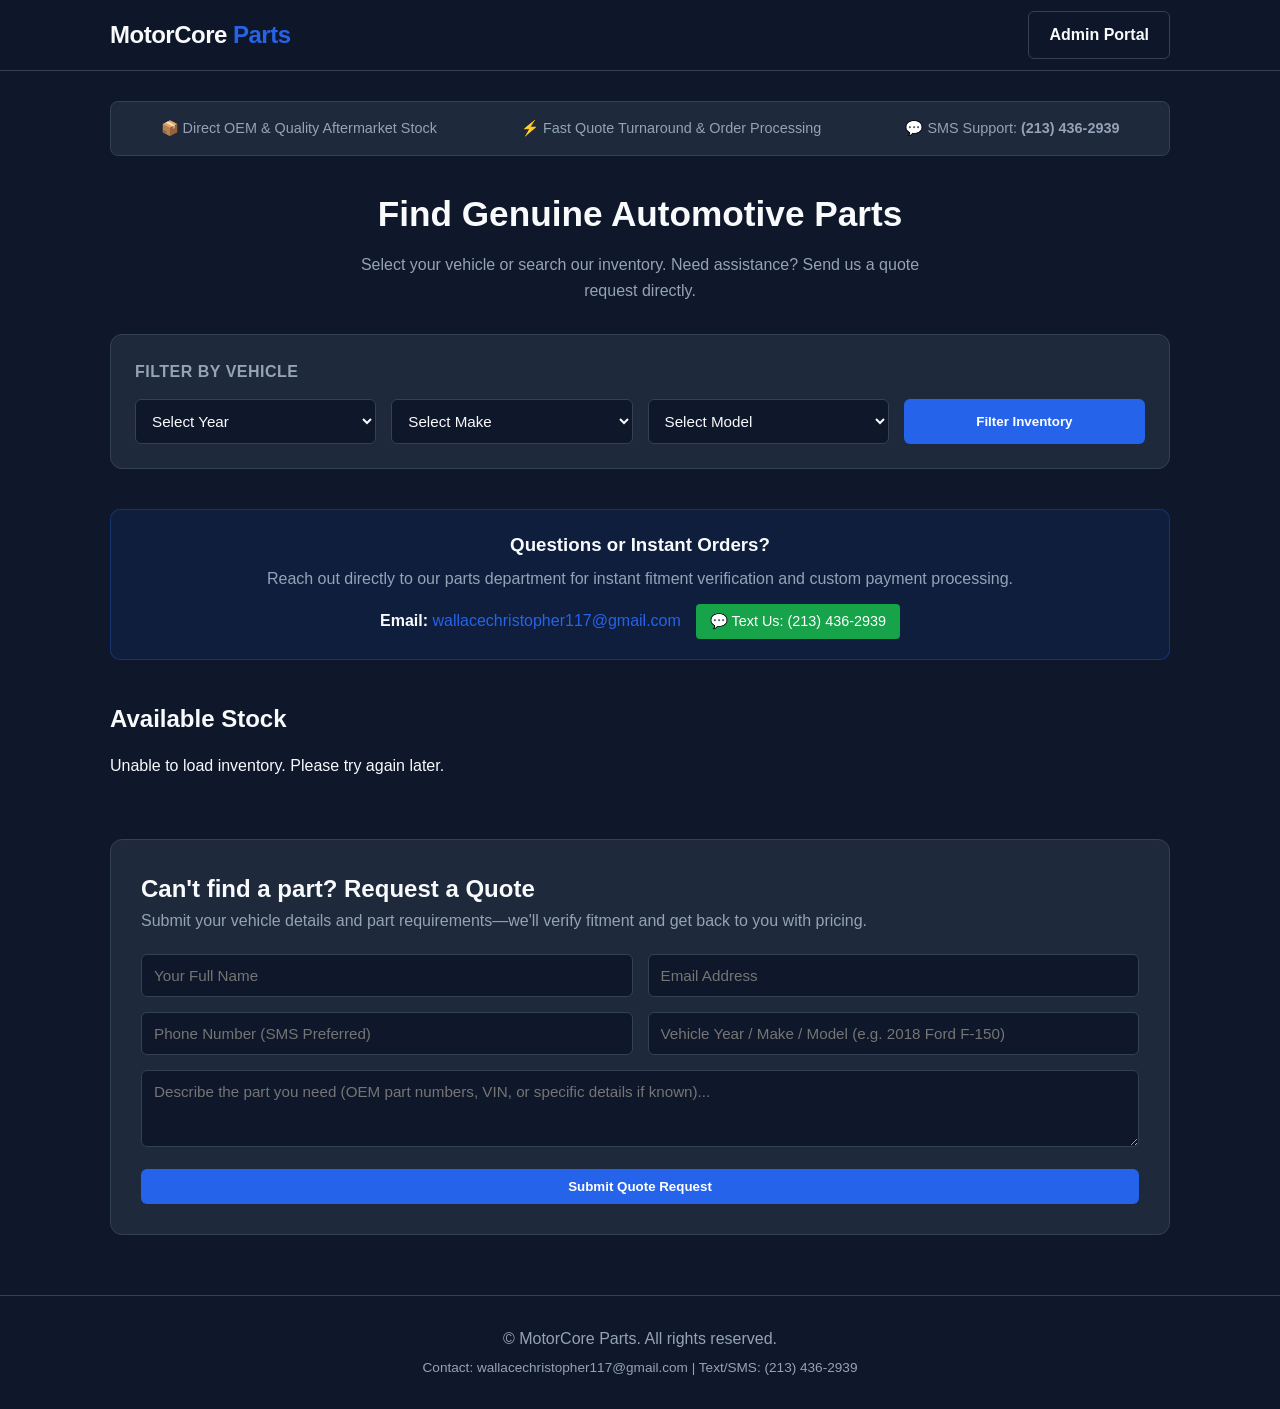
==== index.html @ 422ae8af "Update index.html" ====
<!DOCTYPE html>
<html lang="en">
<head>
  <meta charset="UTF-8">
  <meta name="viewport" content="width=device-width, initial-scale=1.0">
  <title>MotorCore Parts — Quality Automotive Components & Direct Support</title>
  <link rel="stylesheet" href="styles.css">
</head>
<body>
  <header class="site-header">
    <div class="container nav-wrap">
      <a href="index.html" class="logo">MotorCore <span>Parts</span></a>
      <a href="admin.html" class="btn secondary">Admin Portal</a>
    </div>
  </header> 

  <main class="container" style="padding-top: 30px;">
    <!-- Trust Badges Bar -->
    <div class="trust-bar">
      <div class="trust-item">📦 Direct OEM & Quality Aftermarket Stock</div>
      <div class="trust-item">⚡ Fast Quote Turnaround & Order Processing</div>
      <div class="trust-item">💬 SMS Support: <strong>(213) 436-2939</strong></div>
    </div>

    <!-- Hero Banner -->
    <section style="margin-bottom: 30px; text-align: center;">
      <h1 style="font-size: 2.2rem; margin-bottom: 10px;">Find Genuine Automotive Parts</h1>
      <p style="color: var(--muted); max-width: 600px; margin: 0 auto;">Select your vehicle or search our inventory. Need assistance? Send us a quote request directly.</p>
    </section>

    <!-- Vehicle Filter Bar -->
    <section class="filter-card">
      <h3 style="font-size: 1rem; color: var(--muted); text-transform: uppercase; letter-spacing: 0.5px;">Filter By Vehicle</h3>
      <div class="filter-grid">
        <select id="filterYear">
          <option value="">Select Year</option>
          <option value="2024">2024</option>
          <option value="2023">2023</option>
          <option value="2022">2022</option>
          <option value="2021">2021</option>
          <option value="2020">2020</option>
          <option value="2019">2019</option>
          <option value="2018">2018</option>
        </select>
        <select id="filterMake">
          <option value="">Select Make</option>
          <option value="Ford">Ford</option>
          <option value="Chevrolet">Chevrolet</option>
          <option value="Toyota">Toyota</option>
          <option value="Honda">Honda</option>
          <option value="BMW">BMW</option>
        </select>
        <select id="filterModel">
          <option value="">Select Model</option>
          <option value="F-150">F-150</option>
          <option value="Silverado">Silverado</option>
          <option value="Camry">Camry</option>
          <option value="Civic">Civic</option>
          <option value="3 Series">3 Series</option>
        </select>
        <button class="btn primary">Filter Inventory</button>
      </div>
    </section>

    <!-- Direct Contact Highlight -->
    <section style="margin-bottom: 40px; text-align: center; background: rgba(37, 99, 235, 0.1); border: 1px solid rgba(37, 99, 235, 0.3); padding: 20px; border-radius: 10px;">
      <h3 style="margin-bottom: 6px;">Questions or Instant Orders?</h3>
      <p style="margin-bottom: 12px; color: var(--muted);">Reach out directly to our parts department for instant fitment verification and custom payment processing.</p>
      <div style="display: flex; justify-content: center; gap: 15px; flex-wrap: wrap; align-items: center;">
        <span><strong>Email:</strong> <a href="mailto:wallacechristopher117@gmail.com" style="color: var(--accent);">wallacechristopher117@gmail.com</a></span>
        <a href="sms:+12134362939" class="btn-sms">💬 Text Us: (213) 436-2939</a>
      </div>
    </section>

    <!-- Parts Inventory Grid -->
    <section>
      <h2 style="margin-bottom: 15px;">Available Stock</h2>
      <div id="partsGrid" class="parts-grid">
        <div class="part-card">
          <div>
            <span class="badge">In Stock</span>
            <h3>OEM Alternator Assembly</h3>
            <p style="color: var(--muted); font-size: 0.85rem; margin-bottom: 10px;">Part #: ALT-8921 | Fits: 2017-2021 Ford F-150</p>
          </div>
          <div>
            <p style="font-size: 1.25rem; font-weight: 700; color: var(--accent); margin-bottom: 10px;">$185.00</p>
            <a href="#requestForm" class="btn secondary" style="width: 100%; text-align: center;">Inquire / Order</a>
          </div>
        </div>
      </div>
    </section>

    <!-- Custom Request Form -->
    <section id="requestForm" class="form-card" style="margin-top: 60px;">
      <h2>Can't find a part? Request a Quote</h2>
      <p style="color: var(--muted); margin-bottom: 20px;">Submit your vehicle details and part requirements—we'll verify fitment and get back to you with pricing.</p>
      <form id="requestFormInner">
        <div class="two">
          <input type="text" id="reqName" placeholder="Your Full Name" required>
          <input type="email" id="reqEmail" placeholder="Email Address" required>
        </div>
        <div class="two">
          <input type="tel" id="reqPhone" placeholder="Phone Number (SMS Preferred)" required>
          <input type="text" id="reqVehicle" placeholder="Vehicle Year / Make / Model (e.g. 2018 Ford F-150)" required>
        </div>
        <textarea id="reqDetails" placeholder="Describe the part you need (OEM part numbers, VIN, or specific details if known)..." rows="3" required style="margin-bottom: 15px;"></textarea>
        <button type="submit" class="btn primary" style="width: 100%;">Submit Quote Request</button>
      </form>
    </section>
  </main>

  <!-- Footer Contact Info -->
  <footer class="site-footer">
    <p>&copy; MotorCore Parts. All rights reserved.</p>
    <p style="font-size: 0.85rem; margin-top: 5px;">Contact: wallacechristopher117@gmail.com | Text/SMS: (213) 436-2939</p>
  </footer>

  <script src="app.js"></script>
</body>
</html>
---- styles.css ----
:root {
  --bg-dark: #0f172a;
  --card-bg: #1e293b;
  --accent: #2563eb;
  --accent-hover: #1d4ed8;
  --text-main: #f8fafc;
  --muted: #94a3b8;
  --border: #334155;
  --success: #10b981;
}

* {
  box-sizing: border-box;
  margin: 0;
  padding: 0;
  font-family: -apple-system, BlinkMacSystemFont, "Segoe UI", Roboto, Helvetica, Arial, sans-serif;
}

body {
  background-color: var(--bg-dark);
  color: var(--text-main);
  line-height: 1.6;
}

.container {
  max-width: 1100px;
  margin: 0 auto;
  padding: 0 20px;
}

a {
  color: inherit;
  text-decoration: none;
}

/* Header */
.site-header {
  border-bottom: 1px solid var(--border);
  background: rgba(15, 23, 42, 0.9);
  backdrop-filter: blur(8px);
  position: sticky;
  top: 0;
  z-index: 100;
}

.nav-wrap {
  display: flex;
  justify-content: space-between;
  align-items: center;
  height: 70px;
}

.logo {
  font-size: 1.5rem;
  font-weight: 800;
  letter-spacing: -0.5px;
}

.logo span {
  color: var(--accent);
}

/* Buttons */
.btn {
  display: inline-block;
  padding: 10px 20px;
  border-radius: 6px;
  font-weight: 600;
  cursor: pointer;
  border: none;
  transition: all 0.2s ease;
}

.btn.primary {
  background: var(--accent);
  color: white;
}

.btn.primary:hover {
  background: var(--accent-hover);
}

.btn.secondary {
  background: transparent;
  border: 1px solid var(--border);
  color: var(--text-main);
}

.btn.secondary:hover {
  background: var(--card-bg);
}

.btn-sms {
  background: #16a34a;
  color: white;
  padding: 6px 14px;
  border-radius: 4px;
  font-size: 0.9rem;
  display: inline-flex;
  align-items: center;
  gap: 6px;
}

/* Trust Bar */
.trust-bar {
  display: flex;
  justify-content: space-around;
  flex-wrap: wrap;
  gap: 15px;
  background: var(--card-bg);
  padding: 15px;
  border-radius: 8px;
  border: 1px solid var(--border);
  margin-bottom: 30px;
  text-align: center;
}

.trust-item {
  font-size: 0.9rem;
  color: var(--muted);
  font-weight: 500;
}

/* Filter Card */
.filter-card {
  background: var(--card-bg);
  border: 1px solid var(--border);
  padding: 24px;
  border-radius: 12px;
  margin-bottom: 40px;
}

.filter-grid {
  display: grid;
  grid-template-columns: repeat(auto-fit, minmax(200px, 1fr));
  gap: 15px;
  margin-top: 15px;
}

select, input, textarea {
  width: 100%;
  padding: 12px;
  background: var(--bg-dark);
  border: 1px solid var(--border);
  border-radius: 6px;
  color: var(--text-main);
  font-size: 0.95rem;
}

select:focus, input:focus, textarea:focus {
  outline: none;
  border-color: var(--accent);
}

/* Parts Grid */
.parts-grid {
  display: grid;
  grid-template-columns: repeat(auto-fill, minmax(280px, 1fr));
  gap: 20px;
}

.part-card {
  background: var(--card-bg);
  border: 1px solid var(--border);
  border-radius: 10px;
  padding: 20px;
  display: flex;
  flex-direction: column;
  justify-content: space-between;
}

.part-card h3 {
  font-size: 1.1rem;
  margin-bottom: 8px;
}

.badge {
  display: inline-block;
  padding: 2px 8px;
  border-radius: 4px;
  font-size: 0.75rem;
  font-weight: 700;
  text-transform: uppercase;
  background: rgba(16, 185, 129, 0.15);
  color: var(--success);
  margin-bottom: 12px;
}

/* Form Styling */
.form-card {
  background: var(--card-bg);
  border: 1px solid var(--border);
  padding: 30px;
  border-radius: 12px;
}

.two {
  display: grid;
  grid-template-columns: 1fr 1fr;
  gap: 15px;
  margin-bottom: 15px;
}

@media (max-width: 600px) {
  .two {
    grid-template-columns: 1fr;
  }
}

/* Footer */
.site-footer {
  text-align: center;
  padding: 30px 20px;
  color: var(--muted);
  border-top: 1px solid var(--border);
  margin-top: 60px;
}
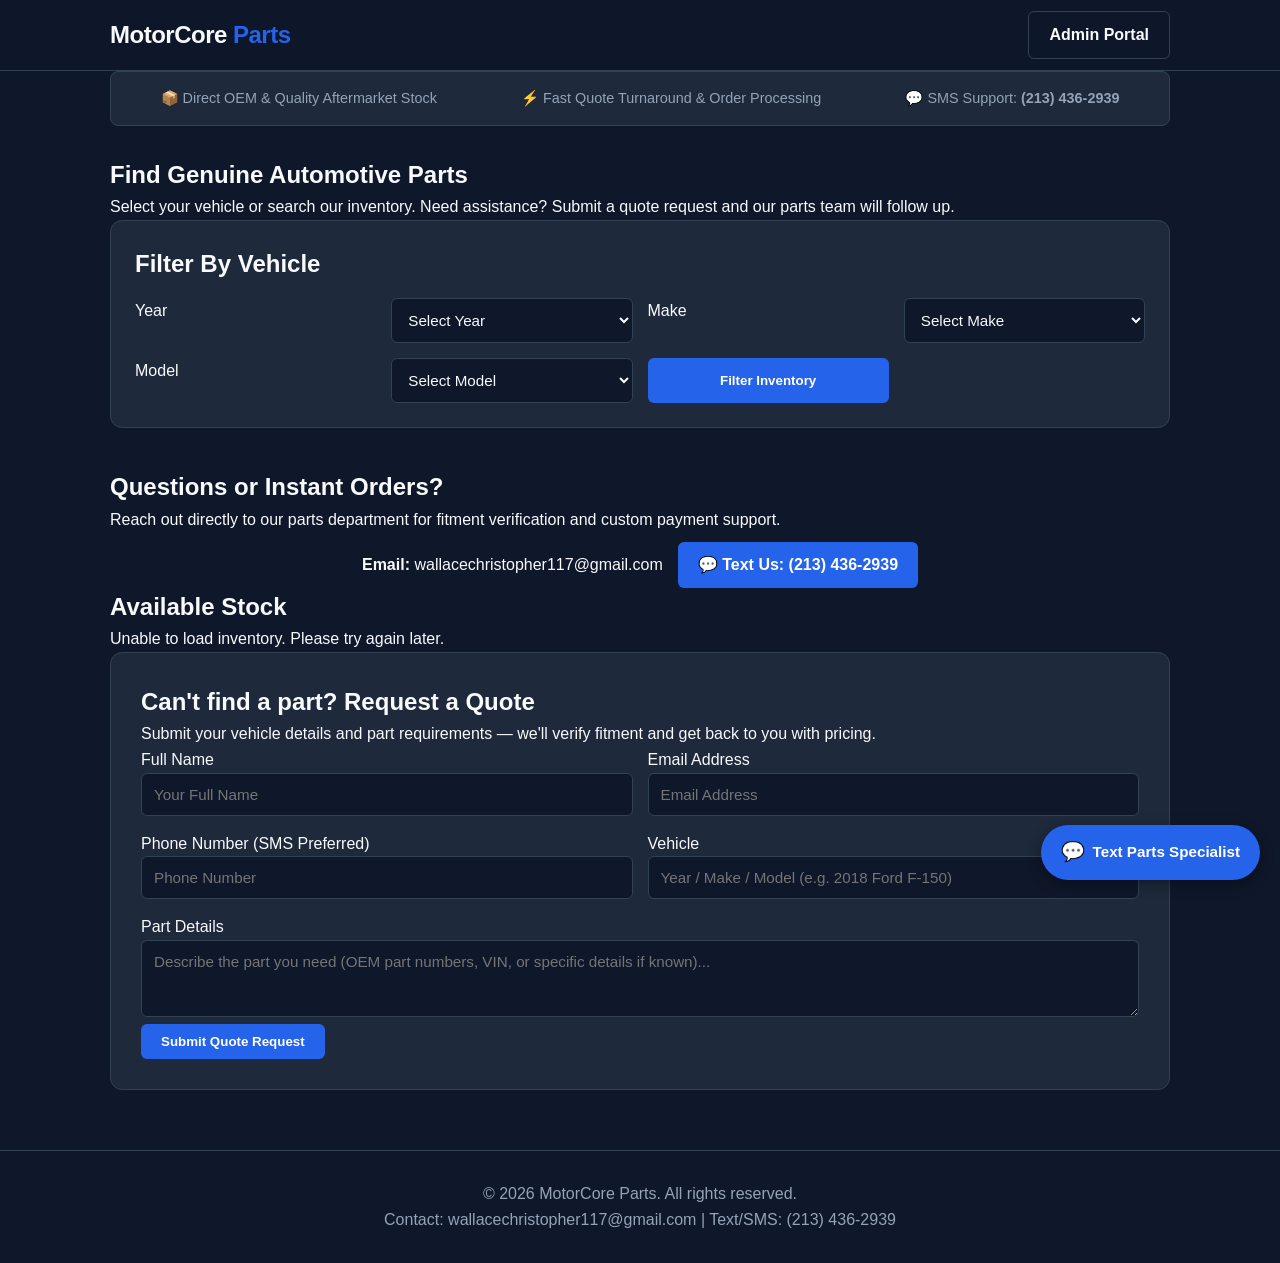
==== commit 3eabc53b: "Update index.html" ====
--- a/index.html
+++ b/index.html
@@ -3,7 +3,7 @@
 <head>
   <meta charset="UTF-8">
   <meta name="viewport" content="width=device-width, initial-scale=1.0">
-  <title>MotorCore Parts — Quality Automotive Components & Direct Support</title>
+  <title>MotorCore Parts — Quality Automotive Components &amp; Direct Support</title>
   <link rel="stylesheet" href="styles.css">
 </head>
 <body>
@@ -12,27 +12,29 @@
       <a href="index.html" class="logo">MotorCore <span>Parts</span></a>
       <a href="admin.html" class="btn secondary">Admin Portal</a>
     </div>
-  </header> 
+  </header>
 
-  <main class="container" style="padding-top: 30px;">
+  <main class="container main-content">
+
     <!-- Trust Badges Bar -->
-    <div class="trust-bar">
-      <div class="trust-item">📦 Direct OEM & Quality Aftermarket Stock</div>
-      <div class="trust-item">⚡ Fast Quote Turnaround & Order Processing</div>
+    <section class="trust-bar" aria-label="Key selling points">
+      <div class="trust-item">📦 Direct OEM &amp; Quality Aftermarket Stock</div>
+      <div class="trust-item">⚡ Fast Quote Turnaround &amp; Order Processing</div>
       <div class="trust-item">💬 SMS Support: <strong>(213) 436-2939</strong></div>
-    </div>
+    </section>
 
     <!-- Hero Banner -->
-    <section style="margin-bottom: 30px; text-align: center;">
-      <h1 style="font-size: 2.2rem; margin-bottom: 10px;">Find Genuine Automotive Parts</h1>
-      <p style="color: var(--muted); max-width: 600px; margin: 0 auto;">Select your vehicle or search our inventory. Need assistance? Send us a quote request directly.</p>
+    <section class="hero">
+      <h1>Find Genuine Automotive Parts</h1>
+      <p>Select your vehicle or search our inventory. Need assistance? Submit a quote request and our parts team will follow up.</p>
     </section>
 
     <!-- Vehicle Filter Bar -->
     <section class="filter-card">
-      <h3 style="font-size: 1rem; color: var(--muted); text-transform: uppercase; letter-spacing: 0.5px;">Filter By Vehicle</h3>
+      <h2 class="filter-title">Filter By Vehicle</h2>
       <div class="filter-grid">
-        <select id="filterYear">
+        <label class="sr-only" for="filterYear">Year</label>
+        <select id="filterYear" name="filterYear">
           <option value="">Select Year</option>
           <option value="2024">2024</option>
           <option value="2023">2023</option>
@@ -42,7 +44,9 @@
           <option value="2019">2019</option>
           <option value="2018">2018</option>
         </select>
-        <select id="filterMake">
+
+        <label class="sr-only" for="filterMake">Make</label>
+        <select id="filterMake" name="filterMake">
           <option value="">Select Make</option>
           <option value="Ford">Ford</option>
           <option value="Chevrolet">Chevrolet</option>
@@ -50,7 +54,9 @@
           <option value="Honda">Honda</option>
           <option value="BMW">BMW</option>
         </select>
-        <select id="filterModel">
+
+        <label class="sr-only" for="filterModel">Model</label>
+        <select id="filterModel" name="filterModel">
           <option value="">Select Model</option>
           <option value="F-150">F-150</option>
           <option value="Silverado">Silverado</option>
@@ -58,63 +64,88 @@
           <option value="Civic">Civic</option>
           <option value="3 Series">3 Series</option>
         </select>
-        <button class="btn primary">Filter Inventory</button>
+
+        <button type="button" class="btn primary" id="filterInventoryBtn">Filter Inventory</button>
       </div>
     </section>
 
-    <!-- Direct Contact Highlight -->
-    <section style="margin-bottom: 40px; text-align: center; background: rgba(37, 99, 235, 0.1); border: 1px solid rgba(37, 99, 235, 0.3); padding: 20px; border-radius: 10px;">
-      <h3 style="margin-bottom: 6px;">Questions or Instant Orders?</h3>
-      <p style="margin-bottom: 12px; color: var(--muted);">Reach out directly to our parts department for instant fitment verification and custom payment processing.</p>
-      <div style="display: flex; justify-content: center; gap: 15px; flex-wrap: wrap; align-items: center;">
-        <span><strong>Email:</strong> <a href="mailto:wallacechristopher117@gmail.com" style="color: var(--accent);">wallacechristopher117@gmail.com</a></span>
-        <a href="sms:+12134362939" class="btn-sms">💬 Text Us: (213) 436-2939</a>
+    <!-- Contact Highlight -->
+    <section class="contact-highlight">
+      <h2>Questions or Instant Orders?</h2>
+      <p>Reach out directly to our parts department for fitment verification and custom payment support.</p>
+      <div style="display: flex; justify-content: center; gap: 15px; flex-wrap: wrap; align-items: center; margin-top: 10px;">
+        <span><strong>Email:</strong> <a href="mailto:wallacechristopher117@gmail.com">wallacechristopher117@gmail.com</a></span>
+        <a href="sms:+12134362939" class="btn primary">💬 Text Us: (213) 436-2939</a>
       </div>
     </section>
 
     <!-- Parts Inventory Grid -->
     <section>
-      <h2 style="margin-bottom: 15px;">Available Stock</h2>
+      <h2 class="section-title">Available Stock</h2>
       <div id="partsGrid" class="parts-grid">
-        <div class="part-card">
-          <div>
+        <article class="part-card">
+          <div class="part-card-info">
             <span class="badge">In Stock</span>
             <h3>OEM Alternator Assembly</h3>
-            <p style="color: var(--muted); font-size: 0.85rem; margin-bottom: 10px;">Part #: ALT-8921 | Fits: 2017-2021 Ford F-150</p>
+            <p class="part-meta">Part #: ALT-8921 | Fits: 2017–2021 Ford F-150</p>
           </div>
-          <div>
-            <p style="font-size: 1.25rem; font-weight: 700; color: var(--accent); margin-bottom: 10px;">$185.00</p>
-            <a href="#requestForm" class="btn secondary" style="width: 100%; text-align: center;">Inquire / Order</a>
+          <div class="part-card-action">
+            <p class="part-price">$185.00</p>
+            <a href="#requestForm" class="btn secondary btn-block">Inquire / Order</a>
           </div>
-        </div>
+        </article>
       </div>
     </section>
 
     <!-- Custom Request Form -->
-    <section id="requestForm" class="form-card" style="margin-top: 60px;">
+    <section id="requestForm" class="form-card">
       <h2>Can't find a part? Request a Quote</h2>
-      <p style="color: var(--muted); margin-bottom: 20px;">Submit your vehicle details and part requirements—we'll verify fitment and get back to you with pricing.</p>
-      <form id="requestFormInner">
+      <p class="form-subtitle">Submit your vehicle details and part requirements — we'll verify fitment and get back to you with pricing.</p>
+      <form id="requestFormInner" novalidate>
         <div class="two">
-          <input type="text" id="reqName" placeholder="Your Full Name" required>
-          <input type="email" id="reqEmail" placeholder="Email Address" required>
+          <div class="field">
+            <label for="reqName">Full Name</label>
+            <input type="text" id="reqName" name="reqName" placeholder="Your Full Name" required>
+          </div>
+          <div class="field">
+            <label for="reqEmail">Email Address</label>
+            <input type="email" id="reqEmail" name="reqEmail" placeholder="Email Address" required>
+          </div>
         </div>
         <div class="two">
-          <input type="tel" id="reqPhone" placeholder="Phone Number (SMS Preferred)" required>
-          <input type="text" id="reqVehicle" placeholder="Vehicle Year / Make / Model (e.g. 2018 Ford F-150)" required>
+          <div class="field">
+            <label for="reqPhone">Phone Number (SMS Preferred)</label>
+            <input type="tel" id="reqPhone" name="reqPhone" placeholder="Phone Number" required>
+          </div>
+          <div class="field">
+            <label for="reqVehicle">Vehicle</label>
+            <input type="text" id="reqVehicle" name="reqVehicle" placeholder="Year / Make / Model (e.g. 2018 Ford F-150)" required>
+          </div>
         </div>
-        <textarea id="reqDetails" placeholder="Describe the part you need (OEM part numbers, VIN, or specific details if known)..." rows="3" required style="margin-bottom: 15px;"></textarea>
-        <button type="submit" class="btn primary" style="width: 100%;">Submit Quote Request</button>
+        <div class="field">
+          <label for="reqDetails">Part Details</label>
+          <textarea id="reqDetails" name="reqDetails" placeholder="Describe the part you need (OEM part numbers, VIN, or specific details if known)..." rows="3" required></textarea>
+        </div>
+        <button type="submit" class="btn primary btn-block">Submit Quote Request</button>
       </form>
     </section>
   </main>
 
-  <!-- Footer Contact Info -->
   <footer class="site-footer">
-    <p>&copy; MotorCore Parts. All rights reserved.</p>
-    <p style="font-size: 0.85rem; margin-top: 5px;">Contact: wallacechristopher117@gmail.com | Text/SMS: (213) 436-2939</p>
+    <p>&copy; <span id="footerYear"></span> MotorCore Parts. All rights reserved.</p>
+    <p class="footer-note">Contact: wallacechristopher117@gmail.com | Text/SMS: (213) 436-2939</p>
   </footer>
 
+  <!-- Floating Chat Widget -->
+  <div id="chatWidget" style="position: fixed; bottom: 20px; right: 20px; z-index: 1000;">
+    <a href="sms:+12134362939" style="display: flex; align-items: center; gap: 8px; background: #2563eb; color: #ffffff; padding: 12px 20px; border-radius: 30px; text-decoration: none; font-weight: 600; box-shadow: 0 4px 14px rgba(0,0,0,0.4); font-size: 0.95rem;">
+      <span style="font-size: 1.2rem;">💬</span> Text Parts Specialist
+    </a>
+  </div>
+
   <script src="app.js"></script>
+  <script>
+    document.getElementById('footerYear').textContent = new Date().getFullYear();
+  </script>
 </body>
 </html>
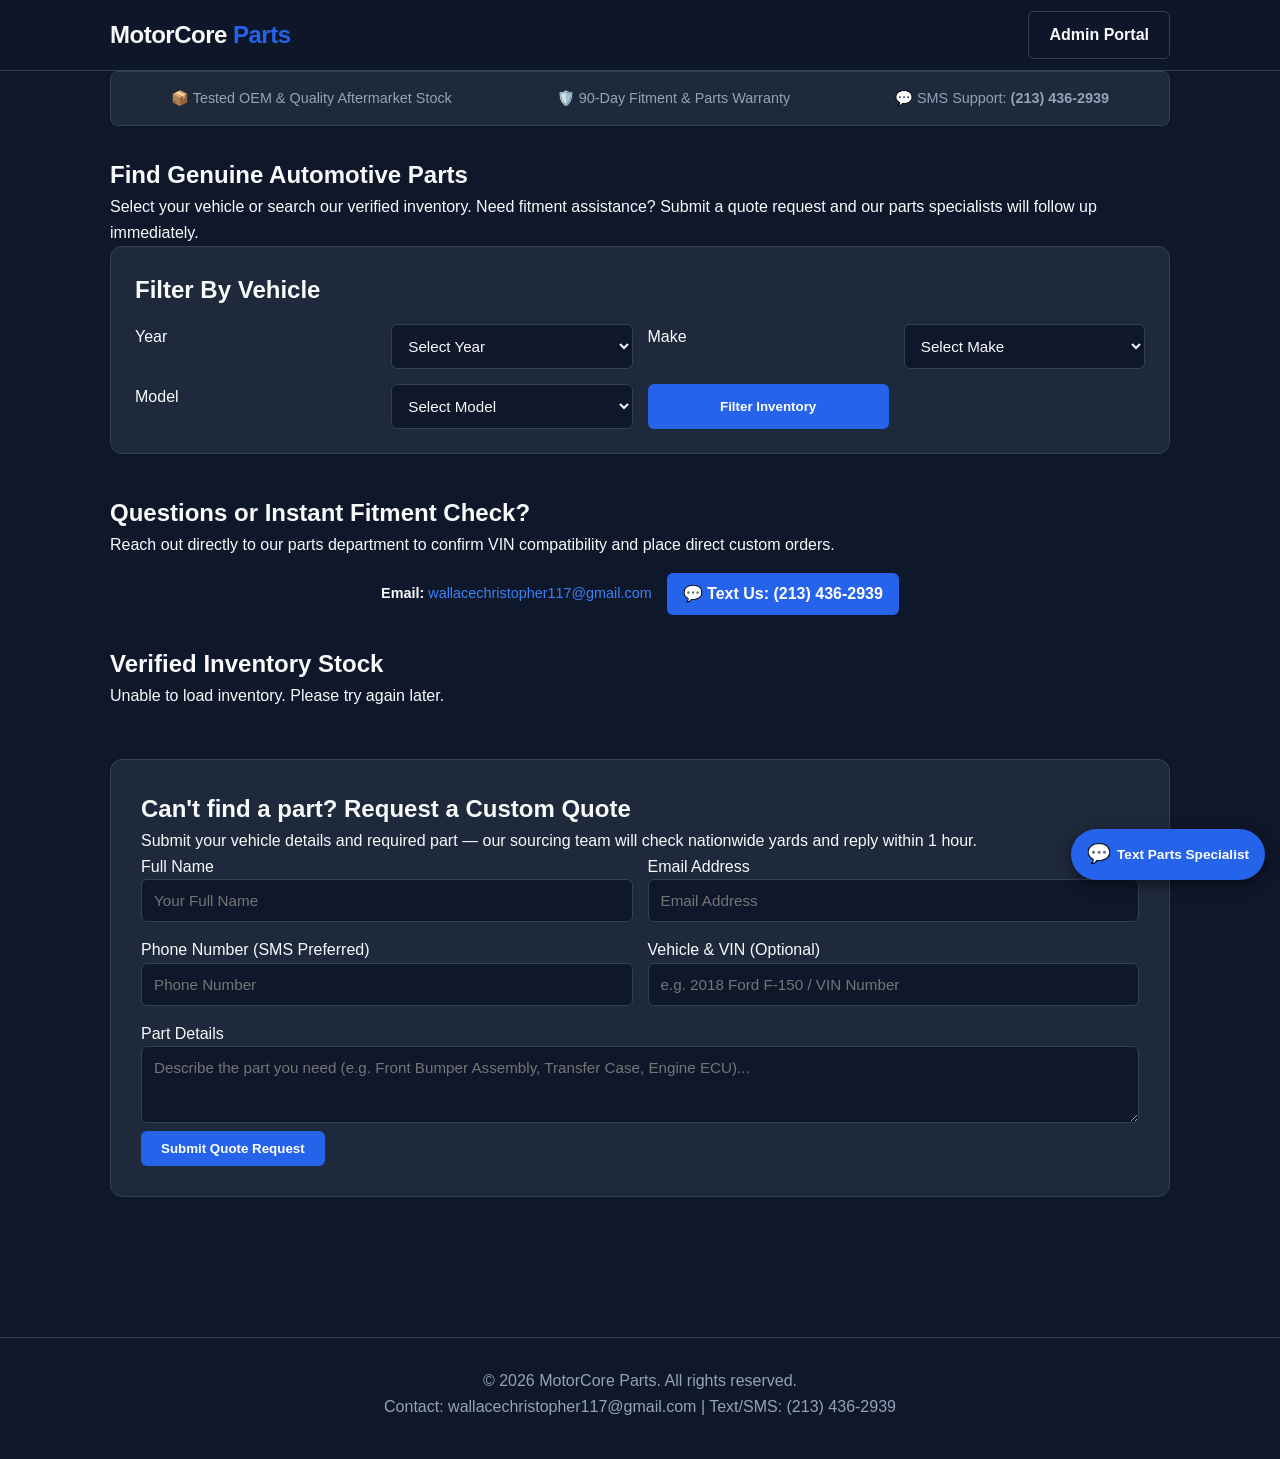
==== commit c0b3b29c: "Update index.html" ====
--- a/index.html
+++ b/index.html
@@ -5,6 +5,35 @@
   <meta name="viewport" content="width=device-width, initial-scale=1.0">
   <title>MotorCore Parts — Quality Automotive Components &amp; Direct Support</title>
   <link rel="stylesheet" href="styles.css">
+  <style>
+    /* Responsive adjustment for floating widget to avoid covering inputs */
+    .chat-widget-btn {
+      position: fixed;
+      bottom: 20px;
+      right: 15px;
+      z-index: 999;
+      background: #2563eb;
+      color: #ffffff;
+      padding: 10px 16px;
+      border-radius: 30px;
+      text-decoration: none;
+      font-weight: 600;
+      box-shadow: 0 4px 14px rgba(0,0,0,0.5);
+      font-size: 0.85rem;
+      display: flex;
+      align-items: center;
+      gap: 6px;
+    }
+    @media (max-width: 480px) {
+      .chat-widget-btn span.widget-text {
+        display: none; /* Collapses to an icon on mobile screens */
+      }
+      .chat-widget-btn {
+        padding: 12px;
+        border-radius: 50%;
+      }
+    }
+  </style>
 </head>
 <body>
   <header class="site-header">
@@ -14,19 +43,19 @@
     </div>
   </header>
 
-  <main class="container main-content">
+  <main class="container main-content" style="padding-bottom: 80px;">
 
     <!-- Trust Badges Bar -->
     <section class="trust-bar" aria-label="Key selling points">
-      <div class="trust-item">📦 Direct OEM &amp; Quality Aftermarket Stock</div>
-      <div class="trust-item">⚡ Fast Quote Turnaround &amp; Order Processing</div>
+      <div class="trust-item">📦 Tested OEM &amp; Quality Aftermarket Stock</div>
+      <div class="trust-item">🛡️ 90-Day Fitment &amp; Parts Warranty</div>
       <div class="trust-item">💬 SMS Support: <strong>(213) 436-2939</strong></div>
     </section>
 
     <!-- Hero Banner -->
     <section class="hero">
       <h1>Find Genuine Automotive Parts</h1>
-      <p>Select your vehicle or search our inventory. Need assistance? Submit a quote request and our parts team will follow up.</p>
+      <p>Select your vehicle or search our verified inventory. Need fitment assistance? Submit a quote request and our parts specialists will follow up immediately.</p>
     </section>
 
     <!-- Vehicle Filter Bar -->
@@ -70,37 +99,57 @@
     </section>
 
     <!-- Contact Highlight -->
-    <section class="contact-highlight">
-      <h2>Questions or Instant Orders?</h2>
-      <p>Reach out directly to our parts department for fitment verification and custom payment support.</p>
-      <div style="display: flex; justify-content: center; gap: 15px; flex-wrap: wrap; align-items: center; margin-top: 10px;">
-        <span><strong>Email:</strong> <a href="mailto:wallacechristopher117@gmail.com">wallacechristopher117@gmail.com</a></span>
-        <a href="sms:+12134362939" class="btn primary">💬 Text Us: (213) 436-2939</a>
+    <section class="contact-highlight" style="margin-bottom: 30px;">
+      <h2>Questions or Instant Fitment Check?</h2>
+      <p>Reach out directly to our parts department to confirm VIN compatibility and place direct custom orders.</p>
+      <div style="display: flex; justify-content: center; gap: 15px; flex-wrap: wrap; align-items: center; margin-top: 15px;">
+        <span style="font-size: 0.9rem;"><strong>Email:</strong> <a href="mailto:wallacechristopher117@gmail.com" style="color: #3b82f6;">wallacechristopher117@gmail.com</a></span>
+        <a href="sms:+12134362939" class="btn primary" style="padding: 8px 16px;">💬 Text Us: (213) 436-2939</a>
       </div>
     </section>
 
     <!-- Parts Inventory Grid -->
     <section>
-      <h2 class="section-title">Available Stock</h2>
+      <h2 class="section-title">Verified Inventory Stock</h2>
       <div id="partsGrid" class="parts-grid">
-        <article class="part-card">
+        
+        <!-- Standard Static Listing -->
+        <article class="part-card" style="border: 1px solid rgba(255, 255, 255, 0.15); padding: 20px; border-radius: 12px; background: #1e293b;">
           <div class="part-card-info">
-            <span class="badge">In Stock</span>
-            <h3>OEM Alternator Assembly</h3>
-            <p class="part-meta">Part #: ALT-8921 | Fits: 2017–2021 Ford F-150</p>
+            <div style="display: flex; justify-content: space-between; align-items: center; margin-bottom: 10px;">
+              <span class="badge" style="background: rgba(16, 185, 129, 0.2); color: #10b981; padding: 4px 10px; border-radius: 4px; font-weight: bold; font-size: 0.75rem;">IN STOCK & TESTED</span>
+              <span style="font-size: 0.8rem; color: #94a3b8;">Stock ID: #MC-8921-A</span>
+            </div>
+            
+            <h3 style="font-size: 1.25rem; margin-bottom: 6px;">OEM FoMoCo Heavy-Duty Alternator Assembly (200A)</h3>
+            <p class="part-meta" style="color: #94a3b8; font-size: 0.85rem; margin-bottom: 12px;">
+              <strong>OEM Part #:</strong> GL-8824 / JL3Z-10346-A <br>
+              <strong>Fits:</strong> 2018–2021 Ford F-150 (3.5L EcoBoost & 5.0L V8)
+            </p>
+
+            <div style="background: rgba(15, 23, 42, 0.6); padding: 12px; border-radius: 8px; font-size: 0.85rem; color: #cbd5e1; margin-bottom: 15px; border: 1px solid rgba(255,255,255,0.05);">
+              <p style="margin-bottom: 4px;">✔ <strong>Condition:</strong> Bench-tested & fully operational (Grade A Used)</p>
+              <p style="margin-bottom: 4px;">✔ <strong>Donor Vehicle:</strong> 2019 Ford F-150 Lariat (42,100 Miles)</p>
+              <p>✔ <strong>Includes:</strong> 90-Day Standard Replacement Warranty</p>
+            </div>
           </div>
-          <div class="part-card-action">
-            <p class="part-price">$185.00</p>
-            <a href="#requestForm" class="btn secondary btn-block">Inquire / Order</a>
+
+          <div class="part-card-action" style="display: flex; justify-content: space-between; align-items: center; border-top: 1px solid rgba(255,255,255,0.1); padding-top: 15px;">
+            <div>
+              <span style="font-size: 0.75rem; color: #94a3b8; display: block;">Special Price</span>
+              <p class="part-price" style="font-size: 1.4rem; font-weight: bold; color: #2563eb;">$185.00 <span style="font-size: 0.8rem; font-weight: normal; color: #94a3b8; text-decoration: line-through;">$260.00</span></p>
+            </div>
+            <a href="sms:+12134362939?body=Hi%2C%20I'm%20interested%20in%20Stock%20ID%20%23MC-8921-A%20(OEM%20Alternator)" class="btn primary" style="padding: 8px 16px; font-size: 0.9rem;">Order / Text Info</a>
           </div>
         </article>
+
       </div>
     </section>
 
     <!-- Custom Request Form -->
-    <section id="requestForm" class="form-card">
-      <h2>Can't find a part? Request a Quote</h2>
-      <p class="form-subtitle">Submit your vehicle details and part requirements — we'll verify fitment and get back to you with pricing.</p>
+    <section id="requestForm" class="form-card" style="margin-top: 50px;">
+      <h2>Can't find a part? Request a Custom Quote</h2>
+      <p class="form-subtitle">Submit your vehicle details and required part — our sourcing team will check nationwide yards and reply within 1 hour.</p>
       <form id="requestFormInner" novalidate>
         <div class="two">
           <div class="field">
@@ -118,30 +167,29 @@
             <input type="tel" id="reqPhone" name="reqPhone" placeholder="Phone Number" required>
           </div>
           <div class="field">
-            <label for="reqVehicle">Vehicle</label>
-            <input type="text" id="reqVehicle" name="reqVehicle" placeholder="Year / Make / Model (e.g. 2018 Ford F-150)" required>
+            <label for="reqVehicle">Vehicle &amp; VIN (Optional)</label>
+            <input type="text" id="reqVehicle" name="reqVehicle" placeholder="e.g. 2018 Ford F-150 / VIN Number" required>
           </div>
         </div>
         <div class="field">
           <label for="reqDetails">Part Details</label>
-          <textarea id="reqDetails" name="reqDetails" placeholder="Describe the part you need (OEM part numbers, VIN, or specific details if known)..." rows="3" required></textarea>
+          <textarea id="reqDetails" name="reqDetails" placeholder="Describe the part you need (e.g. Front Bumper Assembly, Transfer Case, Engine ECU)..." rows="3" required></textarea>
         </div>
         <button type="submit" class="btn primary btn-block">Submit Quote Request</button>
       </form>
     </section>
   </main>
 
-  <footer class="site-footer">
+  <footer class="site-footer" style="padding-bottom: 40px;">
     <p>&copy; <span id="footerYear"></span> MotorCore Parts. All rights reserved.</p>
     <p class="footer-note">Contact: wallacechristopher117@gmail.com | Text/SMS: (213) 436-2939</p>
   </footer>
 
   <!-- Floating Chat Widget -->
-  <div id="chatWidget" style="position: fixed; bottom: 20px; right: 20px; z-index: 1000;">
-    <a href="sms:+12134362939" style="display: flex; align-items: center; gap: 8px; background: #2563eb; color: #ffffff; padding: 12px 20px; border-radius: 30px; text-decoration: none; font-weight: 600; box-shadow: 0 4px 14px rgba(0,0,0,0.4); font-size: 0.95rem;">
-      <span style="font-size: 1.2rem;">💬</span> Text Parts Specialist
-    </a>
-  </div>
+  <a href="sms:+12134362939" class="chat-widget-btn">
+    <span style="font-size: 1.2rem;">💬</span>
+    <span class="widget-text">Text Parts Specialist</span>
+  </a>
 
   <script src="app.js"></script>
   <script>
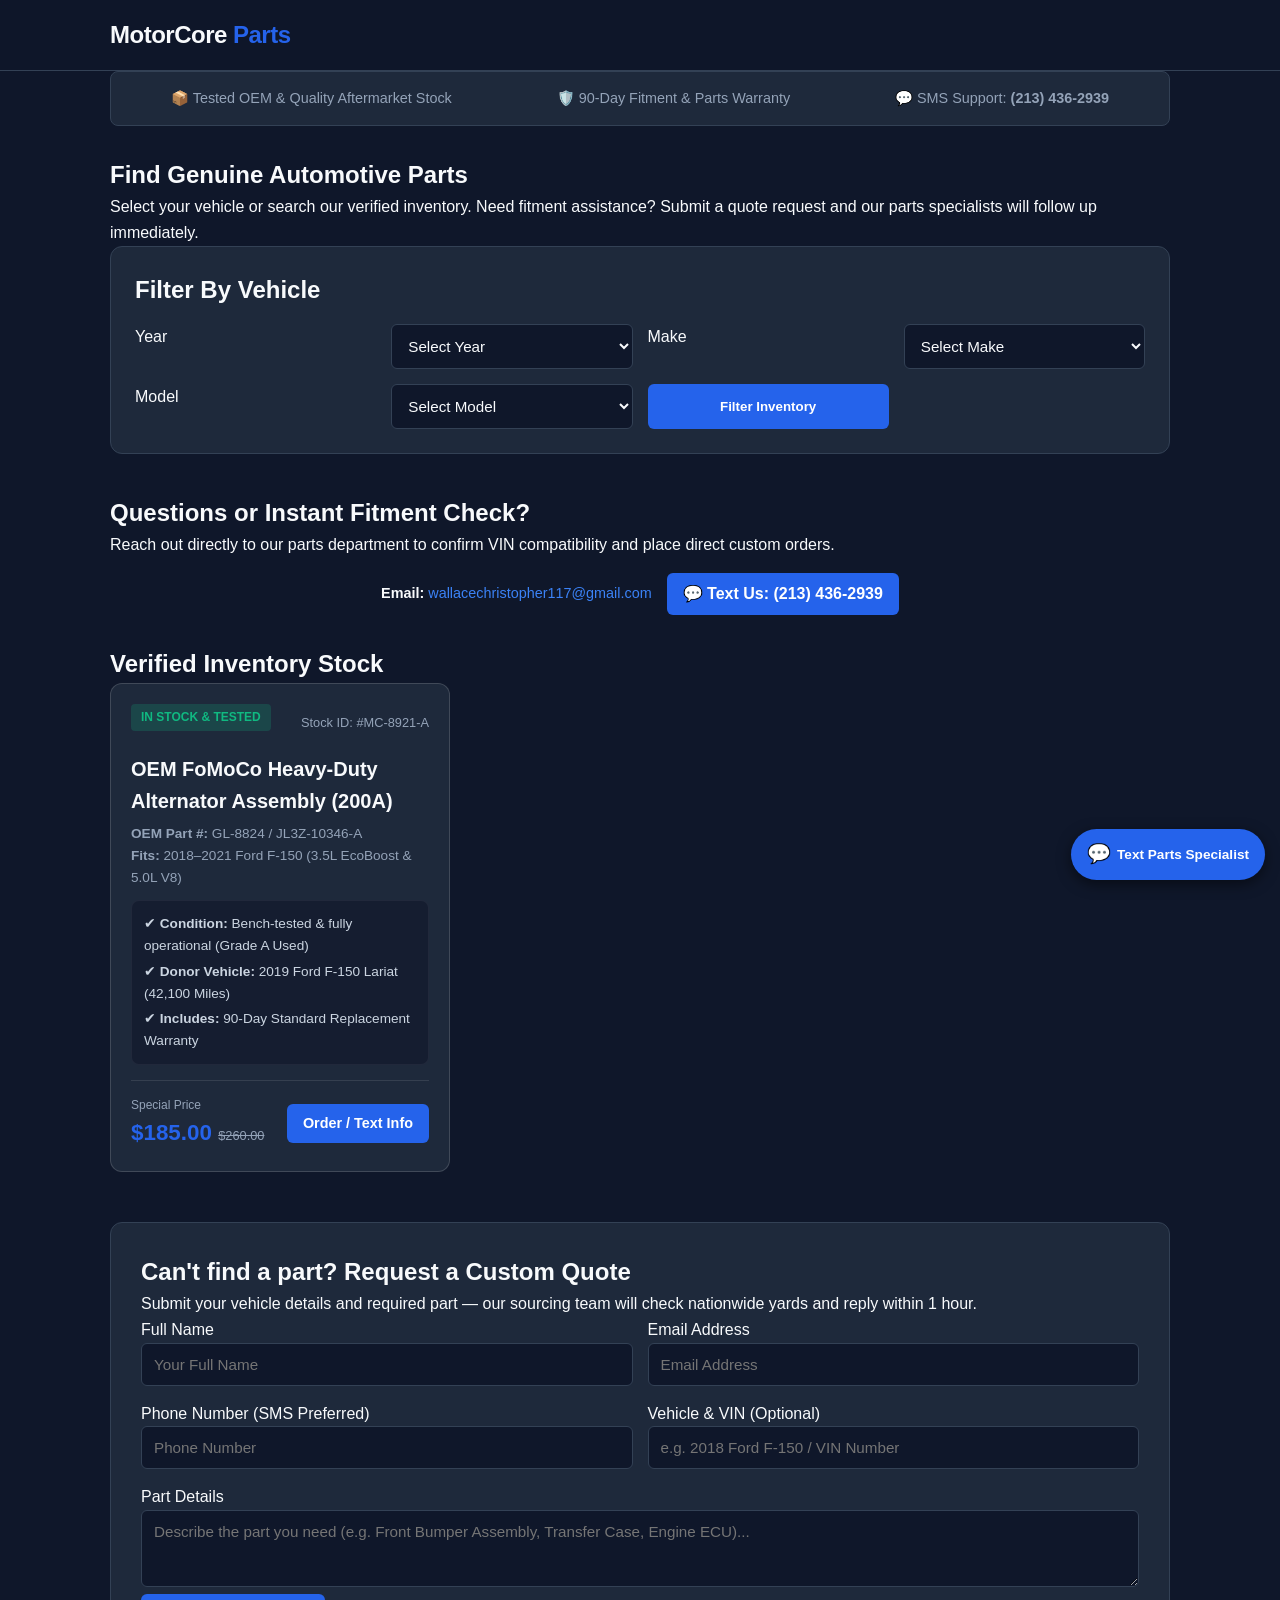
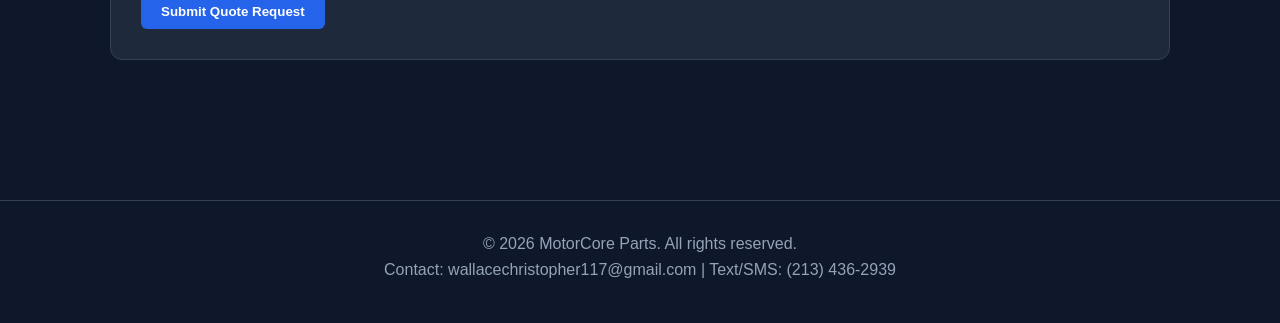
==== commit 235054fb: "Update index.html" ====
--- a/index.html
+++ b/index.html
@@ -39,7 +39,6 @@
   <header class="site-header">
     <div class="container nav-wrap">
       <a href="index.html" class="logo">MotorCore <span>Parts</span></a>
-      <a href="admin.html" class="btn secondary">Admin Portal</a>
     </div>
   </header>
 
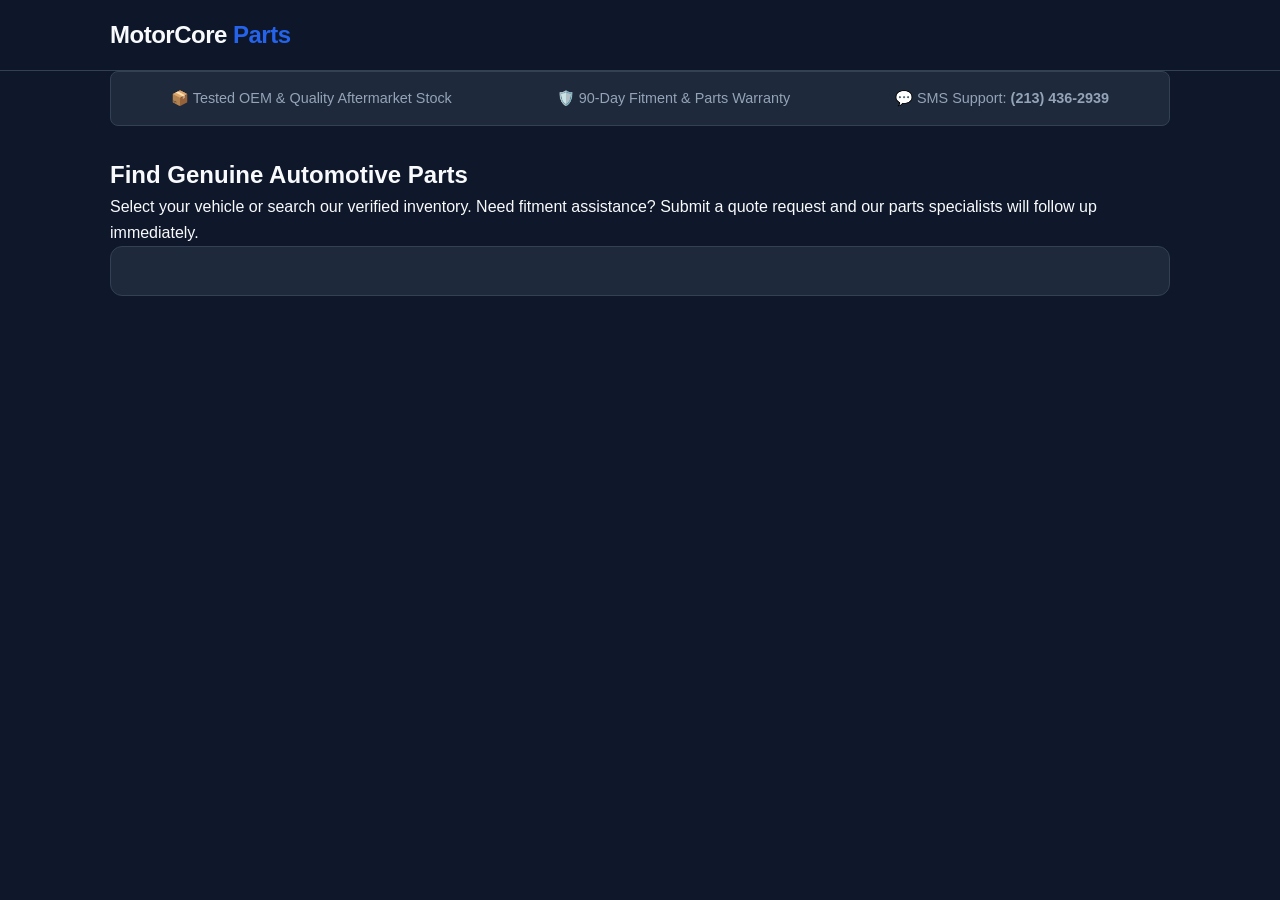
==== commit de74338e: "Update index.html" ====
--- a/index.html
+++ b/index.html
@@ -59,140 +59,4 @@
 
     <!-- Vehicle Filter Bar -->
     <section class="filter-card">
-      <h2 class="filter-title">Filter By Vehicle</h2>
-      <div class="filter-grid">
-        <label class="sr-only" for="filterYear">Year</label>
-        <select id="filterYear" name="filterYear">
-          <option value="">Select Year</option>
-          <option value="2024">2024</option>
-          <option value="2023">2023</option>
-          <option value="2022">2022</option>
-          <option value="2021">2021</option>
-          <option value="2020">2020</option>
-          <option value="2019">2019</option>
-          <option value="2018">2018</option>
-        </select>
-
-        <label class="sr-only" for="filterMake">Make</label>
-        <select id="filterMake" name="filterMake">
-          <option value="">Select Make</option>
-          <option value="Ford">Ford</option>
-          <option value="Chevrolet">Chevrolet</option>
-          <option value="Toyota">Toyota</option>
-          <option value="Honda">Honda</option>
-          <option value="BMW">BMW</option>
-        </select>
-
-        <label class="sr-only" for="filterModel">Model</label>
-        <select id="filterModel" name="filterModel">
-          <option value="">Select Model</option>
-          <option value="F-150">F-150</option>
-          <option value="Silverado">Silverado</option>
-          <option value="Camry">Camry</option>
-          <option value="Civic">Civic</option>
-          <option value="3 Series">3 Series</option>
-        </select>
-
-        <button type="button" class="btn primary" id="filterInventoryBtn">Filter Inventory</button>
-      </div>
-    </section>
-
-    <!-- Contact Highlight -->
-    <section class="contact-highlight" style="margin-bottom: 30px;">
-      <h2>Questions or Instant Fitment Check?</h2>
-      <p>Reach out directly to our parts department to confirm VIN compatibility and place direct custom orders.</p>
-      <div style="display: flex; justify-content: center; gap: 15px; flex-wrap: wrap; align-items: center; margin-top: 15px;">
-        <span style="font-size: 0.9rem;"><strong>Email:</strong> <a href="mailto:wallacechristopher117@gmail.com" style="color: #3b82f6;">wallacechristopher117@gmail.com</a></span>
-        <a href="sms:+12134362939" class="btn primary" style="padding: 8px 16px;">💬 Text Us: (213) 436-2939</a>
-      </div>
-    </section>
-
-    <!-- Parts Inventory Grid -->
-    <section>
-      <h2 class="section-title">Verified Inventory Stock</h2>
-      <div id="partsGrid" class="parts-grid">
-        
-        <!-- Standard Static Listing -->
-        <article class="part-card" style="border: 1px solid rgba(255, 255, 255, 0.15); padding: 20px; border-radius: 12px; background: #1e293b;">
-          <div class="part-card-info">
-            <div style="display: flex; justify-content: space-between; align-items: center; margin-bottom: 10px;">
-              <span class="badge" style="background: rgba(16, 185, 129, 0.2); color: #10b981; padding: 4px 10px; border-radius: 4px; font-weight: bold; font-size: 0.75rem;">IN STOCK & TESTED</span>
-              <span style="font-size: 0.8rem; color: #94a3b8;">Stock ID: #MC-8921-A</span>
-            </div>
-            
-            <h3 style="font-size: 1.25rem; margin-bottom: 6px;">OEM FoMoCo Heavy-Duty Alternator Assembly (200A)</h3>
-            <p class="part-meta" style="color: #94a3b8; font-size: 0.85rem; margin-bottom: 12px;">
-              <strong>OEM Part #:</strong> GL-8824 / JL3Z-10346-A <br>
-              <strong>Fits:</strong> 2018–2021 Ford F-150 (3.5L EcoBoost & 5.0L V8)
-            </p>
-
-            <div style="background: rgba(15, 23, 42, 0.6); padding: 12px; border-radius: 8px; font-size: 0.85rem; color: #cbd5e1; margin-bottom: 15px; border: 1px solid rgba(255,255,255,0.05);">
-              <p style="margin-bottom: 4px;">✔ <strong>Condition:</strong> Bench-tested & fully operational (Grade A Used)</p>
-              <p style="margin-bottom: 4px;">✔ <strong>Donor Vehicle:</strong> 2019 Ford F-150 Lariat (42,100 Miles)</p>
-              <p>✔ <strong>Includes:</strong> 90-Day Standard Replacement Warranty</p>
-            </div>
-          </div>
-
-          <div class="part-card-action" style="display: flex; justify-content: space-between; align-items: center; border-top: 1px solid rgba(255,255,255,0.1); padding-top: 15px;">
-            <div>
-              <span style="font-size: 0.75rem; color: #94a3b8; display: block;">Special Price</span>
-              <p class="part-price" style="font-size: 1.4rem; font-weight: bold; color: #2563eb;">$185.00 <span style="font-size: 0.8rem; font-weight: normal; color: #94a3b8; text-decoration: line-through;">$260.00</span></p>
-            </div>
-            <a href="sms:+12134362939?body=Hi%2C%20I'm%20interested%20in%20Stock%20ID%20%23MC-8921-A%20(OEM%20Alternator)" class="btn primary" style="padding: 8px 16px; font-size: 0.9rem;">Order / Text Info</a>
-          </div>
-        </article>
-
-      </div>
-    </section>
-
-    <!-- Custom Request Form -->
-    <section id="requestForm" class="form-card" style="margin-top: 50px;">
-      <h2>Can't find a part? Request a Custom Quote</h2>
-      <p class="form-subtitle">Submit your vehicle details and required part — our sourcing team will check nationwide yards and reply within 1 hour.</p>
-      <form id="requestFormInner" novalidate>
-        <div class="two">
-          <div class="field">
-            <label for="reqName">Full Name</label>
-            <input type="text" id="reqName" name="reqName" placeholder="Your Full Name" required>
-          </div>
-          <div class="field">
-            <label for="reqEmail">Email Address</label>
-            <input type="email" id="reqEmail" name="reqEmail" placeholder="Email Address" required>
-          </div>
-        </div>
-        <div class="two">
-          <div class="field">
-            <label for="reqPhone">Phone Number (SMS Preferred)</label>
-            <input type="tel" id="reqPhone" name="reqPhone" placeholder="Phone Number" required>
-          </div>
-          <div class="field">
-            <label for="reqVehicle">Vehicle &amp; VIN (Optional)</label>
-            <input type="text" id="reqVehicle" name="reqVehicle" placeholder="e.g. 2018 Ford F-150 / VIN Number" required>
-          </div>
-        </div>
-        <div class="field">
-          <label for="reqDetails">Part Details</label>
-          <textarea id="reqDetails" name="reqDetails" placeholder="Describe the part you need (e.g. Front Bumper Assembly, Transfer Case, Engine ECU)..." rows="3" required></textarea>
-        </div>
-        <button type="submit" class="btn primary btn-block">Submit Quote Request</button>
-      </form>
-    </section>
-  </main>
-
-  <footer class="site-footer" style="padding-bottom: 40px;">
-    <p>&copy; <span id="footerYear"></span> MotorCore Parts. All rights reserved.</p>
-    <p class="footer-note">Contact: wallacechristopher117@gmail.com | Text/SMS: (213) 436-2939</p>
-  </footer>
-
-  <!-- Floating Chat Widget -->
-  <a href="sms:+12134362939" class="chat-widget-btn">
-    <span style="font-size: 1.2rem;">💬</span>
-    <span class="widget-text">Text Parts Specialist</span>
-  </a>
-
-  <script src="app.js"></script>
-  <script>
-    document.getElementById('footerYear').textContent = new Date().getFullYear();
-  </script>
-</body>
-</html>
+      
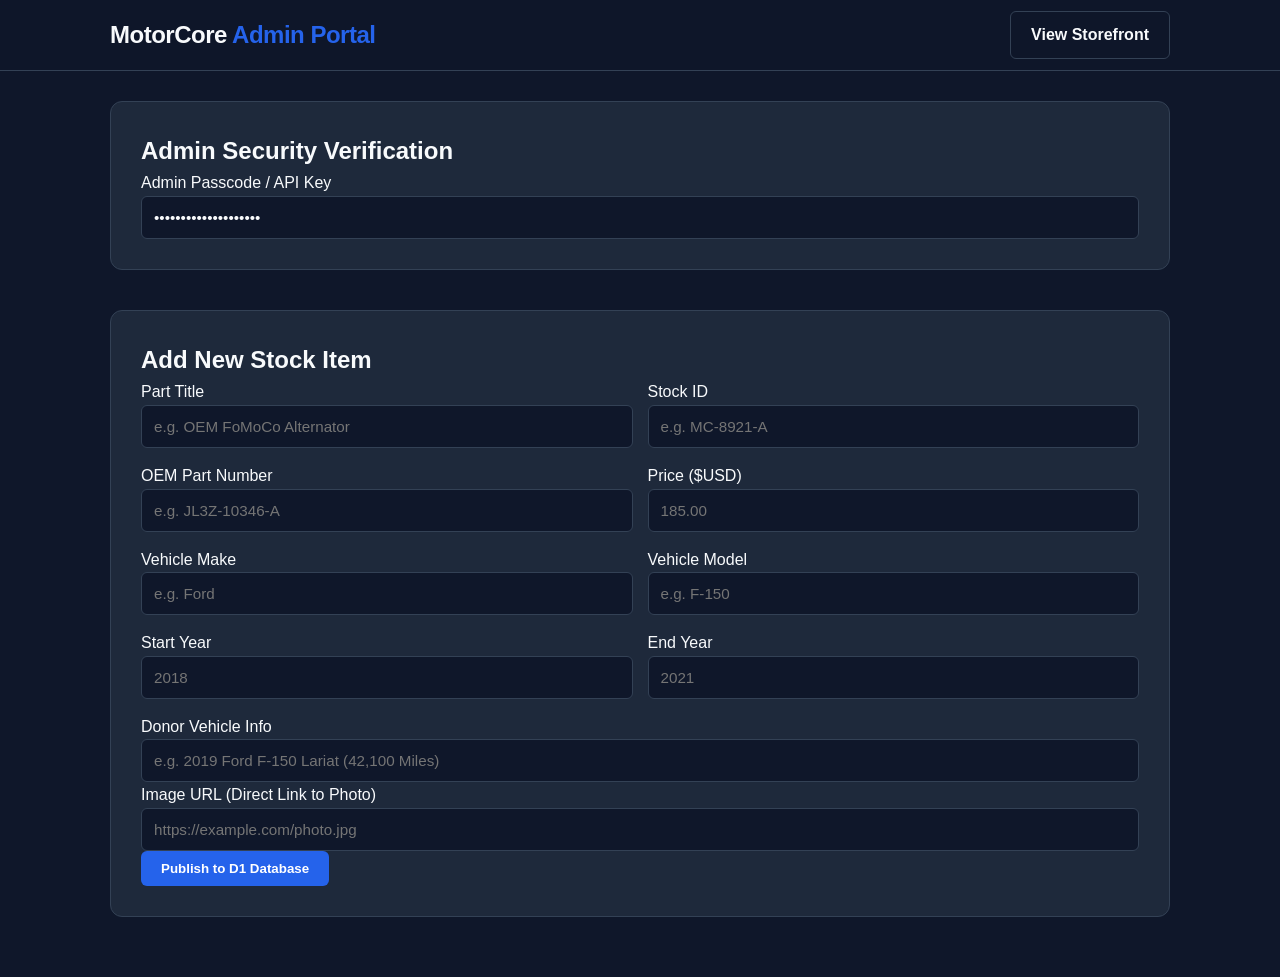
==== commit 2fee5cca: "Update index.html" ====
--- a/index.html
+++ b/index.html
@@ -3,60 +3,128 @@
 <head>
   <meta charset="UTF-8">
   <meta name="viewport" content="width=device-width, initial-scale=1.0">
-  <title>MotorCore Parts — Quality Automotive Components &amp; Direct Support</title>
+  <title>MotorCore Admin — Inventory &amp; Quotes</title>
   <link rel="stylesheet" href="styles.css">
-  <style>
-    /* Responsive adjustment for floating widget to avoid covering inputs */
-    .chat-widget-btn {
-      position: fixed;
-      bottom: 20px;
-      right: 15px;
-      z-index: 999;
-      background: #2563eb;
-      color: #ffffff;
-      padding: 10px 16px;
-      border-radius: 30px;
-      text-decoration: none;
-      font-weight: 600;
-      box-shadow: 0 4px 14px rgba(0,0,0,0.5);
-      font-size: 0.85rem;
-      display: flex;
-      align-items: center;
-      gap: 6px;
-    }
-    @media (max-width: 480px) {
-      .chat-widget-btn span.widget-text {
-        display: none; /* Collapses to an icon on mobile screens */
-      }
-      .chat-widget-btn {
-        padding: 12px;
-        border-radius: 50%;
-      }
-    }
-  </style>
 </head>
 <body>
   <header class="site-header">
     <div class="container nav-wrap">
-      <a href="index.html" class="logo">MotorCore <span>Parts</span></a>
+      <a href="index.html" class="logo">MotorCore <span>Admin Portal</span></a>
+      <a href="index.html" class="btn secondary">View Storefront</a>
     </div>
   </header>
 
-  <main class="container main-content" style="padding-bottom: 80px;">
-
-    <!-- Trust Badges Bar -->
-    <section class="trust-bar" aria-label="Key selling points">
-      <div class="trust-item">📦 Tested OEM &amp; Quality Aftermarket Stock</div>
-      <div class="trust-item">🛡️ 90-Day Fitment &amp; Parts Warranty</div>
-      <div class="trust-item">💬 SMS Support: <strong>(213) 436-2939</strong></div>
+  <main class="container main-content" style="padding-top: 30px; padding-bottom: 60px;">
+    
+    <section class="form-card" style="margin-bottom: 40px;">
+      <h2>Admin Security Verification</h2>
+      <div class="field">
+        <label for="adminKey">Admin Passcode / API Key</label>
+        <input type="password" id="adminKey" value="motorcore-admin-2026" placeholder="Enter Admin Key">
+      </div>
     </section>
 
-    <!-- Hero Banner -->
-    <section class="hero">
-      <h1>Find Genuine Automotive Parts</h1>
-      <p>Select your vehicle or search our verified inventory. Need fitment assistance? Submit a quote request and our parts specialists will follow up immediately.</p>
+    <section class="form-card">
+      <h2>Add New Stock Item</h2>
+      <form id="addPartForm">
+        <div class="two">
+          <div class="field">
+            <label for="pTitle">Part Title</label>
+            <input type="text" id="pTitle" placeholder="e.g. OEM FoMoCo Alternator" required>
+          </div>
+          <div class="field">
+            <label for="pStockId">Stock ID</label>
+            <input type="text" id="pStockId" placeholder="e.g. MC-8921-A" required>
+          </div>
+        </div>
+
+        <div class="two">
+          <div class="field">
+            <label for="pOem">OEM Part Number</label>
+            <input type="text" id="pOem" placeholder="e.g. JL3Z-10346-A">
+          </div>
+          <div class="field">
+            <label for="pPrice">Price ($USD)</label>
+            <input type="number" step="0.01" id="pPrice" placeholder="185.00" required>
+          </div>
+        </div>
+
+        <div class="two">
+          <div class="field">
+            <label for="pMake">Vehicle Make</label>
+            <input type="text" id="pMake" placeholder="e.g. Ford" required>
+          </div>
+          <div class="field">
+            <label for="pModel">Vehicle Model</label>
+            <input type="text" id="pModel" placeholder="e.g. F-150" required>
+          </div>
+        </div>
+
+        <div class="two">
+          <div class="field">
+            <label for="pYearStart">Start Year</label>
+            <input type="number" id="pYearStart" placeholder="2018" required>
+          </div>
+          <div class="field">
+            <label for="pYearEnd">End Year</label>
+            <input type="number" id="pYearEnd" placeholder="2021" required>
+          </div>
+        </div>
+
+        <div class="field">
+          <label for="pDonor">Donor Vehicle Info</label>
+          <input type="text" id="pDonor" placeholder="e.g. 2019 Ford F-150 Lariat (42,100 Miles)">
+        </div>
+
+        <div class="field">
+          <label for="pImage">Image URL (Direct Link to Photo)</label>
+          <input type="url" id="pImage" placeholder="https://example.com/photo.jpg">
+        </div>
+
+        <button type="submit" class="btn primary btn-block">Publish to D1 Database</button>
+      </form>
     </section>
 
-    <!-- Vehicle Filter Bar -->
-    <section class="filter-card">
-      
+  </main>
+
+  <script>
+    document.getElementById('addPartForm').addEventListener('submit', async (e) => {
+      e.preventDefault();
+      const secret = document.getElementById('adminKey').value;
+      const data = {
+        title: document.getElementById('pTitle').value,
+        stock_id: document.getElementById('pStockId').value,
+        oem_number: document.getElementById('pOem').value,
+        price: parseFloat(document.getElementById('pPrice').value),
+        make: document.getElementById('pMake').value,
+        model: document.getElementById('pModel').value,
+        year_start: parseInt(document.getElementById('pYearStart').value),
+        year_end: parseInt(document.getElementById('pYearEnd').value),
+        donor_info: document.getElementById('pDonor').value,
+        image_url: document.getElementById('pImage').value,
+        condition: 'Grade A Tested'
+      };
+
+      try {
+        const res = await fetch('/api/admin/parts', {
+          method: 'POST',
+          headers: {
+            'Content-Type': 'application/json',
+            'X-Admin-Secret': secret
+          },
+          body: JSON.stringify(data)
+        });
+
+        if (res.ok) {
+          alert('Part successfully added with image!');
+          e.target.reset();
+        } else {
+          alert('Unauthorized or database error. Check secret key.');
+        }
+      } catch (err) {
+        alert('Network error communicating with API.');
+      }
+    });
+  </script>
+</body>
+</html>
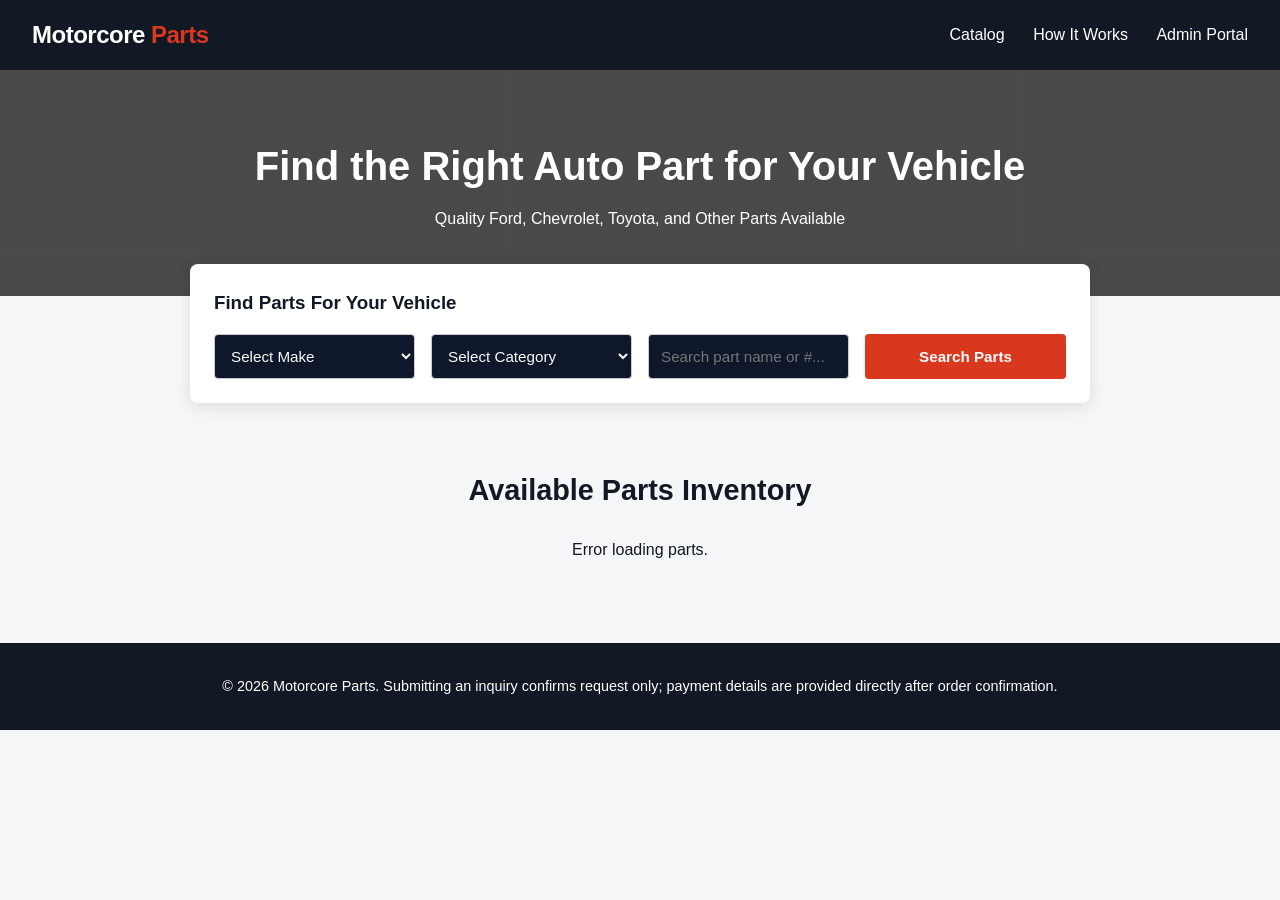
==== commit 1afb3180: "Update index.html" ====
--- a/index.html
+++ b/index.html
@@ -1,130 +1,203 @@
 <!DOCTYPE html>
 <html lang="en">
 <head>
-  <meta charset="UTF-8">
-  <meta name="viewport" content="width=device-width, initial-scale=1.0">
-  <title>MotorCore Admin — Inventory &amp; Quotes</title>
-  <link rel="stylesheet" href="styles.css">
+    <meta charset="UTF-8">
+    <meta name="viewport" content="width=device-width, initial-scale=1.0">
+    <title>Motorcore Parts - Find Quality Auto Parts</title>
+    <link rel="stylesheet" href="styles.css">
+    <style>
+        :root { --primary: #d9381e; --dark: #121824; --light: #f4f6f8; --gray: #6c757d; }
+        * { box-sizing: border-box; margin: 0; padding: 0; font-family: 'Segoe UI', Tahoma, Geneva, Verdana, sans-serif; }
+        body { background: var(--light); color: var(--dark); line-height: 1.6; }
+        header { background: var(--dark); color: white; padding: 1rem 2rem; display: flex; justify-content: space-between; align-items: center; }
+        header .logo { font-size: 1.5rem; font-weight: bold; }
+        header .logo span { color: var(--primary); }
+        nav a { color: white; text-decoration: none; margin-left: 1.5rem; font-weight: 500; }
+        .hero { background: linear-gradient(rgba(0,0,0,0.7), rgba(0,0,0,0.7)), url('https://images.unsplash.com/photo-1486006920555-c77dce18193b?auto=format&fit=crop&w=1200&q=80') center/cover; color: white; text-align: center; padding: 4rem 1rem; }
+        .hero h1 { font-size: 2.5rem; margin-bottom: 0.5rem; }
+        .filter-box { background: white; max-width: 900px; margin: -2rem auto 2rem; padding: 1.5rem; border-radius: 8px; box-shadow: 0 4px 15px rgba(0,0,0,0.1); color: var(--dark); }
+        .filter-grid { display: grid; grid-template-columns: repeat(auto-fit, minmax(180px, 1fr)); gap: 1rem; margin-top: 1rem; }
+        select, input, button { width: 100%; padding: 0.75rem; border: 1px solid #ccc; border-radius: 4px; font-size: 0.95rem; }
+        button.btn-primary { background: var(--primary); color: white; border: none; font-weight: bold; cursor: pointer; transition: 0.2s; }
+        button.btn-primary:hover { background: #b82b14; }
+        .container { max-width: 1200px; margin: auto; padding: 2rem 1rem; }
+        .section-title { font-size: 1.8rem; margin-bottom: 1.5rem; text-align: center; }
+        .parts-grid { display: grid; grid-template-columns: repeat(auto-fill, minmax(260px, 1fr)); gap: 1.5rem; }
+        .part-card { background: white; border-radius: 8px; overflow: hidden; box-shadow: 0 2px 8px rgba(0,0,0,0.08); display: flex; flex-direction: column; }
+        .part-card img { width: 100%; height: 180px; object-fit: cover; }
+        .part-details { padding: 1rem; flex-grow: 1; display: flex; flex-direction: column; justify-content: space-between; }
+        .part-title { font-weight: bold; font-size: 1.1rem; margin-bottom: 0.5rem; }
+        .part-meta { font-size: 0.85rem; color: var(--gray); margin-bottom: 1rem; }
+        .part-price { font-weight: bold; color: var(--primary); font-size: 1.2rem; margin-bottom: 1rem; }
+        .modal { display: none; position: fixed; top: 0; left: 0; width: 100%; height: 100%; background: rgba(0,0,0,0.6); align-items: center; justify-content: center; padding: 1rem; z-index: 1000; }
+        .modal-content { background: white; padding: 2rem; border-radius: 8px; max-width: 500px; width: 100%; max-height: 90vh; overflow-y: auto; }
+        .modal-header { display: flex; justify-content: space-between; align-items: center; margin-bottom: 1rem; }
+        .close-btn { cursor: pointer; font-size: 1.5rem; }
+        footer { background: var(--dark); color: white; text-align: center; padding: 2rem 1rem; margin-top: 3rem; font-size: 0.9rem; }
+    </style>
 </head>
 <body>
-  <header class="site-header">
-    <div class="container nav-wrap">
-      <a href="index.html" class="logo">MotorCore <span>Admin Portal</span></a>
-      <a href="index.html" class="btn secondary">View Storefront</a>
+
+    <header>
+        <div class="logo">Motorcore <span>Parts</span></div>
+        <nav>
+            <a href="#catalog">Catalog</a>
+            <a href="#how-it-works">How It Works</a>
+            <a href="admin.html">Admin Portal</a>
+        </nav>
+    </header>
+
+    <section class="hero">
+        <h1>Find the Right Auto Part for Your Vehicle</h1>
+        <p>Quality Ford, Chevrolet, Toyota, and Other Parts Available</p>
+    </section>
+
+    <div class="filter-box">
+        <h3>Find Parts For Your Vehicle</h3>
+        <div class="filter-grid">
+            <select id="filter-make"><option value="">Select Make</option></select>
+            <select id="filter-category"><option value="">Select Category</option></select>
+            <input type="text" id="filter-search" placeholder="Search part name or #...">
+            <button class="btn-primary" onclick="loadParts()">Search Parts</button>
+        </div>
     </div>
-  </header>
-
-  <main class="container main-content" style="padding-top: 30px; padding-bottom: 60px;">
-    
-    <section class="form-card" style="margin-bottom: 40px;">
-      <h2>Admin Security Verification</h2>
-      <div class="field">
-        <label for="adminKey">Admin Passcode / API Key</label>
-        <input type="password" id="adminKey" value="motorcore-admin-2026" placeholder="Enter Admin Key">
-      </div>
-    </section>
-
-    <section class="form-card">
-      <h2>Add New Stock Item</h2>
-      <form id="addPartForm">
-        <div class="two">
-          <div class="field">
-            <label for="pTitle">Part Title</label>
-            <input type="text" id="pTitle" placeholder="e.g. OEM FoMoCo Alternator" required>
-          </div>
-          <div class="field">
-            <label for="pStockId">Stock ID</label>
-            <input type="text" id="pStockId" placeholder="e.g. MC-8921-A" required>
-          </div>
+
+    <div class="container" id="catalog">
+        <h2 class="section-title">Available Parts Inventory</h2>
+        <div class="parts-grid" id="parts-container">
+            <p style="text-align: center; grid-column: 1/-1;">Loading parts...</p>
         </div>
-
-        <div class="two">
-          <div class="field">
-            <label for="pOem">OEM Part Number</label>
-            <input type="text" id="pOem" placeholder="e.g. JL3Z-10346-A">
-          </div>
-          <div class="field">
-            <label for="pPrice">Price ($USD)</label>
-            <input type="number" step="0.01" id="pPrice" placeholder="185.00" required>
-          </div>
+    </div>
+
+    <!-- Inquiry Modal -->
+    <div class="modal" id="inquiryModal">
+        <div class="modal-content">
+            <div class="modal-header">
+                <h3>Inquire About This Part</h3>
+                <span class="close-btn" onclick="closeInquiryModal()">&times;</span>
+            </div>
+            <p id="inquiry-part-name" style="font-weight: bold; margin-bottom: 1rem; color: var(--primary);"></p>
+            <form id="inquiryForm" onsubmit="submitInquiry(event)">
+                <input type="hidden" id="inquiry-part-id">
+                <div style="display: flex; flex-direction: column; gap: 0.75rem;">
+                    <input type="text" id="cust-name" placeholder="Full Name *" required>
+                    <input type="email" id="cust-email" placeholder="Email Address *" required>
+                    <input type="tel" id="cust-phone" placeholder="Phone Number *" required>
+                    <input type="text" id="cust-zip" placeholder="ZIP / Postal Code">
+                    <textarea id="cust-message" rows="3" placeholder="Message or compatibility details..."></textarea>
+                    <button type="submit" class="btn-primary">Submit Inquiry</button>
+                </div>
+            </form>
         </div>
-
-        <div class="two">
-          <div class="field">
-            <label for="pMake">Vehicle Make</label>
-            <input type="text" id="pMake" placeholder="e.g. Ford" required>
-          </div>
-          <div class="field">
-            <label for="pModel">Vehicle Model</label>
-            <input type="text" id="pModel" placeholder="e.g. F-150" required>
-          </div>
-        </div>
-
-        <div class="two">
-          <div class="field">
-            <label for="pYearStart">Start Year</label>
-            <input type="number" id="pYearStart" placeholder="2018" required>
-          </div>
-          <div class="field">
-            <label for="pYearEnd">End Year</label>
-            <input type="number" id="pYearEnd" placeholder="2021" required>
-          </div>
-        </div>
-
-        <div class="field">
-          <label for="pDonor">Donor Vehicle Info</label>
-          <input type="text" id="pDonor" placeholder="e.g. 2019 Ford F-150 Lariat (42,100 Miles)">
-        </div>
-
-        <div class="field">
-          <label for="pImage">Image URL (Direct Link to Photo)</label>
-          <input type="url" id="pImage" placeholder="https://example.com/photo.jpg">
-        </div>
-
-        <button type="submit" class="btn primary btn-block">Publish to D1 Database</button>
-      </form>
-    </section>
-
-  </main>
-
-  <script>
-    document.getElementById('addPartForm').addEventListener('submit', async (e) => {
-      e.preventDefault();
-      const secret = document.getElementById('adminKey').value;
-      const data = {
-        title: document.getElementById('pTitle').value,
-        stock_id: document.getElementById('pStockId').value,
-        oem_number: document.getElementById('pOem').value,
-        price: parseFloat(document.getElementById('pPrice').value),
-        make: document.getElementById('pMake').value,
-        model: document.getElementById('pModel').value,
-        year_start: parseInt(document.getElementById('pYearStart').value),
-        year_end: parseInt(document.getElementById('pYearEnd').value),
-        donor_info: document.getElementById('pDonor').value,
-        image_url: document.getElementById('pImage').value,
-        condition: 'Grade A Tested'
-      };
-
-      try {
-        const res = await fetch('/api/admin/parts', {
-          method: 'POST',
-          headers: {
-            'Content-Type': 'application/json',
-            'X-Admin-Secret': secret
-          },
-          body: JSON.stringify(data)
-        });
-
-        if (res.ok) {
-          alert('Part successfully added with image!');
-          e.target.reset();
-        } else {
-          alert('Unauthorized or database error. Check secret key.');
-        }
-      } catch (err) {
-        alert('Network error communicating with API.');
-      }
-    });
-  </script>
+    </div>
+
+    <footer>
+        <p>&copy; 2026 Motorcore Parts. Submitting an inquiry confirms request only; payment details are provided directly after order confirmation.</p>
+    </footer>
+
+    <script>
+        let selectedPart = null;
+
+        async function loadOptions() {
+            try {
+                const res = await fetch('/api/options');
+                const data = await res.json();
+                
+                const makeSelect = document.getElementById('filter-make');
+                data.makes.forEach(m => {
+                    makeSelect.innerHTML += `<option value="${m.slug}">${m.name}</option>`;
+                });
+
+                const catSelect = document.getElementById('filter-category');
+                data.categories.forEach(c => {
+                    catSelect.innerHTML += `<option value="${c.slug}">${c.name}</option>`;
+                });
+            } catch (e) { console.error(e); }
+        }
+
+        async function loadParts() {
+            const make = document.getElementById('filter-make').value;
+            const category = document.getElementById('filter-category').value;
+            const search = document.getElementById('filter-search').value;
+
+            const container = document.getElementById('parts-container');
+            container.innerHTML = '<p style="text-align: center; grid-column: 1/-1;">Searching...</p>';
+
+            try {
+                const res = await fetch(`/api/parts?make=${make}&category=${category}&search=${encodeURIComponent(search)}`);
+                const data = await res.json();
+
+                if (!data.parts || data.parts.length === 0) {
+                    container.innerHTML = '<p style="text-align: center; grid-column: 1/-1;">No parts found matching your criteria.</p>';
+                    return;
+                }
+
+                container.innerHTML = data.parts.map(p => {
+                    let images = [];
+                    try { images = JSON.parse(p.images); } catch(e){}
+                    const imgUrl = images[0] || 'https://via.placeholder.com/300x200?text=Auto+Part';
+                    const priceText = p.display_price_as_request ? 'Request Price' : `$${p.price.toFixed(2)}`;
+
+                    return `
+                        <div class="part-card">
+                            <img src="${imgUrl}" alt="${p.title}">
+                            <div class="part-details">
+                                <div>
+                                    <div class="part-title">${p.title}</div>
+                                    <div class="part-meta">${p.year_start}-${p.year_end} ${p.make_name || ''} ${p.model} | #${p.part_number || 'N/A'}</div>
+                                </div>
+                                <div>
+                                    <div class="part-price">${priceText}</div>
+                                    <button class="btn-primary" onclick="openInquiryModal(${p.id}, '${p.title.replace(/'/g, "\\'")}')">Inquire About Part</button>
+                                </div>
+                            </div>
+                        </div>
+                    `;
+                }).join('');
+            } catch (e) {
+                container.innerHTML = '<p style="text-align: center; grid-column: 1/-1;">Error loading parts.</p>';
+            }
+        }
+
+        function openInquiryModal(id, title) {
+            document.getElementById('inquiry-part-id').value = id;
+            document.getElementById('inquiry-part-name').innerText = title;
+            document.getElementById('inquiryModal').style.display = 'flex';
+        }
+
+        function closeInquiryModal() {
+            document.getElementById('inquiryModal').style.display = 'none';
+        }
+
+        async function submitInquiry(e) {
+            e.preventDefault();
+            const payload = {
+                part_id: document.getElementById('inquiry-part-id').value,
+                customer_name: document.getElementById('cust-name').value,
+                email: document.getElementById('cust-email').value,
+                phone: document.getElementById('cust-phone').value,
+                zip_code: document.getElementById('cust-zip').value,
+                message: document.getElementById('cust-message').value
+            };
+
+            try {
+                const res = await fetch('/api/inquiries', {
+                    method: 'POST',
+                    headers: { 'Content-Type': 'application/json' },
+                    body: JSON.stringify(payload)
+                });
+                const result = await res.json();
+                if (result.success) {
+                    alert('Your inquiry has been submitted! We will contact you directly with availability and payment instructions.');
+                    closeInquiryModal();
+                    document.getElementById('inquiryForm').reset();
+                } else {
+                    alert('Submission failed. Please try again.');
+                }
+            } catch (err) { alert('Error submitting inquiry.'); }
+        }
+
+        window.onload = () => { loadOptions(); loadParts(); };
+    </script>
 </body>
 </html>
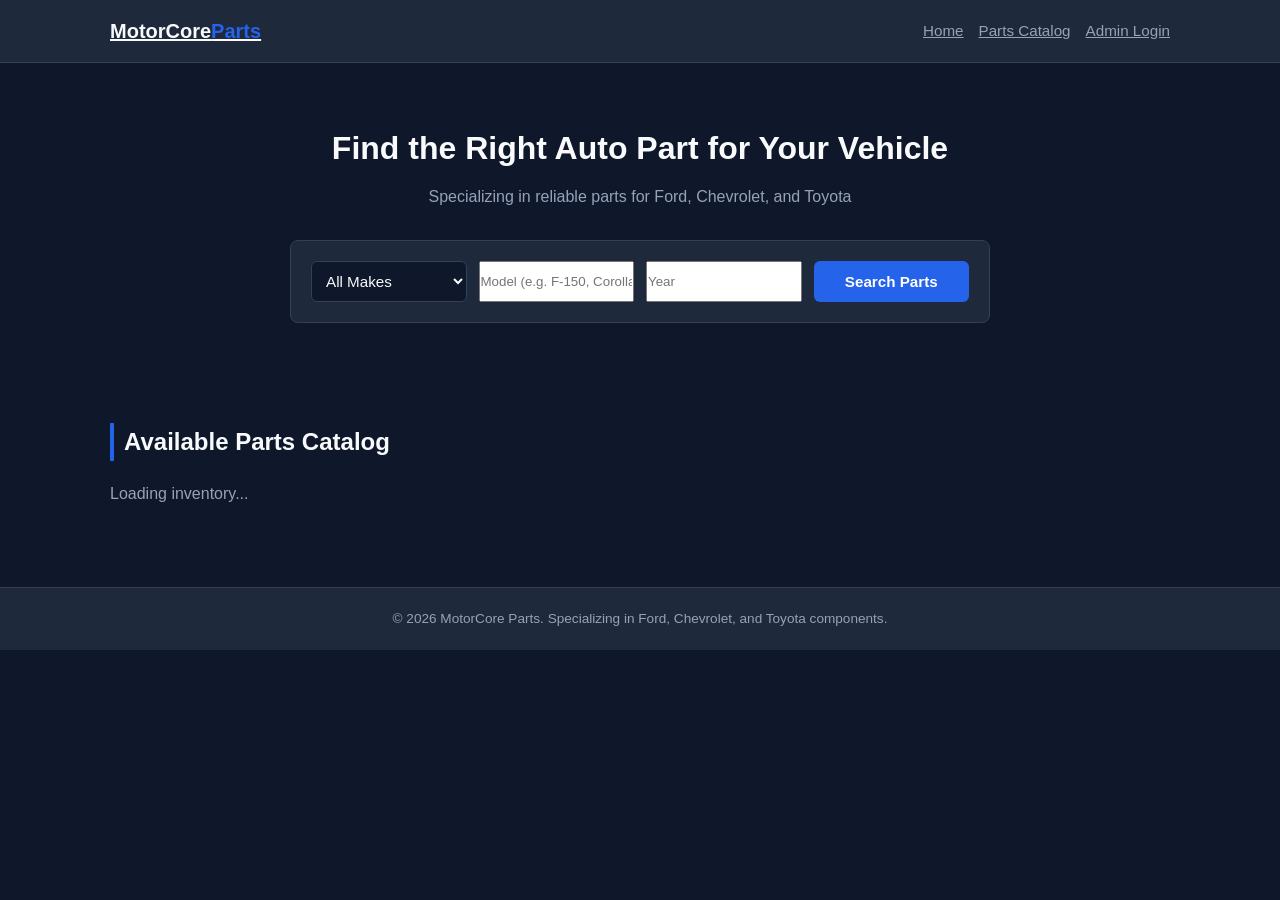
==== commit f12c1bb3: "Update index.html" ====
--- a/index.html
+++ b/index.html
@@ -3,201 +3,93 @@
 <head>
     <meta charset="UTF-8">
     <meta name="viewport" content="width=device-width, initial-scale=1.0">
-    <title>Motorcore Parts - Find Quality Auto Parts</title>
+    <title>MotorCore Parts | Professional Ford, Chevrolet & Toyota Auto Parts</title>
+    <meta name="description" content="Find genuine and quality auto parts for Ford, Chevrolet, and Toyota vehicles. Request a part or browse our catalog.">
     <link rel="stylesheet" href="styles.css">
-    <style>
-        :root { --primary: #d9381e; --dark: #121824; --light: #f4f6f8; --gray: #6c757d; }
-        * { box-sizing: border-box; margin: 0; padding: 0; font-family: 'Segoe UI', Tahoma, Geneva, Verdana, sans-serif; }
-        body { background: var(--light); color: var(--dark); line-height: 1.6; }
-        header { background: var(--dark); color: white; padding: 1rem 2rem; display: flex; justify-content: space-between; align-items: center; }
-        header .logo { font-size: 1.5rem; font-weight: bold; }
-        header .logo span { color: var(--primary); }
-        nav a { color: white; text-decoration: none; margin-left: 1.5rem; font-weight: 500; }
-        .hero { background: linear-gradient(rgba(0,0,0,0.7), rgba(0,0,0,0.7)), url('https://images.unsplash.com/photo-1486006920555-c77dce18193b?auto=format&fit=crop&w=1200&q=80') center/cover; color: white; text-align: center; padding: 4rem 1rem; }
-        .hero h1 { font-size: 2.5rem; margin-bottom: 0.5rem; }
-        .filter-box { background: white; max-width: 900px; margin: -2rem auto 2rem; padding: 1.5rem; border-radius: 8px; box-shadow: 0 4px 15px rgba(0,0,0,0.1); color: var(--dark); }
-        .filter-grid { display: grid; grid-template-columns: repeat(auto-fit, minmax(180px, 1fr)); gap: 1rem; margin-top: 1rem; }
-        select, input, button { width: 100%; padding: 0.75rem; border: 1px solid #ccc; border-radius: 4px; font-size: 0.95rem; }
-        button.btn-primary { background: var(--primary); color: white; border: none; font-weight: bold; cursor: pointer; transition: 0.2s; }
-        button.btn-primary:hover { background: #b82b14; }
-        .container { max-width: 1200px; margin: auto; padding: 2rem 1rem; }
-        .section-title { font-size: 1.8rem; margin-bottom: 1.5rem; text-align: center; }
-        .parts-grid { display: grid; grid-template-columns: repeat(auto-fill, minmax(260px, 1fr)); gap: 1.5rem; }
-        .part-card { background: white; border-radius: 8px; overflow: hidden; box-shadow: 0 2px 8px rgba(0,0,0,0.08); display: flex; flex-direction: column; }
-        .part-card img { width: 100%; height: 180px; object-fit: cover; }
-        .part-details { padding: 1rem; flex-grow: 1; display: flex; flex-direction: column; justify-content: space-between; }
-        .part-title { font-weight: bold; font-size: 1.1rem; margin-bottom: 0.5rem; }
-        .part-meta { font-size: 0.85rem; color: var(--gray); margin-bottom: 1rem; }
-        .part-price { font-weight: bold; color: var(--primary); font-size: 1.2rem; margin-bottom: 1rem; }
-        .modal { display: none; position: fixed; top: 0; left: 0; width: 100%; height: 100%; background: rgba(0,0,0,0.6); align-items: center; justify-content: center; padding: 1rem; z-index: 1000; }
-        .modal-content { background: white; padding: 2rem; border-radius: 8px; max-width: 500px; width: 100%; max-height: 90vh; overflow-y: auto; }
-        .modal-header { display: flex; justify-content: space-between; align-items: center; margin-bottom: 1rem; }
-        .close-btn { cursor: pointer; font-size: 1.5rem; }
-        footer { background: var(--dark); color: white; text-align: center; padding: 2rem 1rem; margin-top: 3rem; font-size: 0.9rem; }
-    </style>
 </head>
 <body>
 
+    <!-- Header & Navigation -->
     <header>
-        <div class="logo">Motorcore <span>Parts</span></div>
-        <nav>
-            <a href="#catalog">Catalog</a>
-            <a href="#how-it-works">How It Works</a>
-            <a href="admin.html">Admin Portal</a>
-        </nav>
+        <div class="container nav-container">
+            <a href="index.html" class="logo">MotorCore<span>Parts</span></a>
+            <ul class="nav-links">
+                <li><a href="index.html">Home</a></li>
+                <li><a href="#catalog">Parts Catalog</a></li>
+                <li><a href="admin.html">Admin Login</a></li>
+            </ul>
+        </div>
     </header>
 
+    <!-- Hero Section -->
     <section class="hero">
-        <h1>Find the Right Auto Part for Your Vehicle</h1>
-        <p>Quality Ford, Chevrolet, Toyota, and Other Parts Available</p>
+        <div class="container">
+            <h1>Find the Right Auto Part for Your Vehicle</h1>
+            <p>Specializing in reliable parts for Ford, Chevrolet, and Toyota</p>
+            
+            <!-- Vehicle Search / Filter Form -->
+            <form id="filter-form" class="filter-box">
+                <select id="filter-make">
+                    <option value="">All Makes</option>
+                    <option value="Ford">Ford</option>
+                    <option value="Chevrolet">Chevrolet</option>
+                    <option value="Toyota">Toyota</option>
+                </select>
+                <input type="text" id="filter-model" placeholder="Model (e.g. F-150, Corolla)">
+                <input type="number" id="filter-year" placeholder="Year">
+                <button type="submit">Search Parts</button>
+            </form>
+        </div>
     </section>
 
-    <div class="filter-box">
-        <h3>Find Parts For Your Vehicle</h3>
-        <div class="filter-grid">
-            <select id="filter-make"><option value="">Select Make</option></select>
-            <select id="filter-category"><option value="">Select Category</option></select>
-            <input type="text" id="filter-search" placeholder="Search part name or #...">
-            <button class="btn-primary" onclick="loadParts()">Search Parts</button>
+    <!-- Parts Catalog Section -->
+    <section id="catalog" class="container catalog-section">
+        <h2 class="section-title">Available Parts Catalog</h2>
+        <div id="parts-grid" class="parts-grid">
+            <!-- Dynamic parts will load here -->
+            <p style="color: var(--muted);">Loading inventory...</p>
         </div>
-    </div>
+    </section>
 
-    <div class="container" id="catalog">
-        <h2 class="section-title">Available Parts Inventory</h2>
-        <div class="parts-grid" id="parts-container">
-            <p style="text-align: center; grid-column: 1/-1;">Loading parts...</p>
-        </div>
-    </div>
+    <!-- Inquiry Modal / Request Form Container -->
+    <div id="inquiry-modal" style="display:none; position:fixed; top:0; left:0; width:100%; height:100%; background:rgba(0,0,0,0.7); z-index:200; align-items:center; justify-content:center; padding:20px;">
+        <div style="background:var(--card-bg); border:1px solid var(--border); padding:25px; border-radius:8px; max-width:500px; width:100%;">
+            <h3 style="margin-bottom: 15px;">Request to Buy / Inquire</h3>
+            <form id="inquiry-form" style="display:flex; flex-direction:column; gap:12px;">
+                <input type="hidden" id="inq-part-desc">
+                <div>
+                    <label style="font-size:0.85rem; color:var(--muted);">Part Interested In:</label>
+                    <p id="display-part-title" style="font-weight:bold; font-size:0.95rem;"></p>
+                </div>
+                <input type="text" id="inq-name" placeholder="Your Full Name" required style="padding:10px; border-radius:6px; border:1px solid var(--border); background:var(--bg-dark); color:var(--text-main);">
+                <input type="email" id="inq-email" placeholder="Email Address" required style="padding:10px; border-radius:6px; border:1px solid var(--border); background:var(--bg-dark); color:var(--text-main);">
+                <input type="tel" id="inq-phone" placeholder="Phone Number" style="padding:10px; border-radius:6px; border:1px solid var(--border); background:var(--bg-dark); color:var(--text-main);">
+                <input type="text" id="inq-location" placeholder="Your Location / City" style="padding:10px; border-radius:6px; border:1px solid var(--border); background:var(--bg-dark); color:var(--text-main);">
+                
+                <label style="font-size:0.85rem; color:var(--muted); margin-top:5px;">Delivery Preference:</label>
+                <select id="inq-delivery" style="padding:10px; border-radius:6px; border:1px solid var(--border); background:var(--bg-dark); color:var(--text-main);">
+                    <option value="Pickup">Pickup</option>
+                    <option value="Local Delivery">Local Delivery</option>
+                    <option value="Shipping">Shipping</option>
+                </select>
 
-    <!-- Inquiry Modal -->
-    <div class="modal" id="inquiryModal">
-        <div class="modal-content">
-            <div class="modal-header">
-                <h3>Inquire About This Part</h3>
-                <span class="close-btn" onclick="closeInquiryModal()">&times;</span>
-            </div>
-            <p id="inquiry-part-name" style="font-weight: bold; margin-bottom: 1rem; color: var(--primary);"></p>
-            <form id="inquiryForm" onsubmit="submitInquiry(event)">
-                <input type="hidden" id="inquiry-part-id">
-                <div style="display: flex; flex-direction: column; gap: 0.75rem;">
-                    <input type="text" id="cust-name" placeholder="Full Name *" required>
-                    <input type="email" id="cust-email" placeholder="Email Address *" required>
-                    <input type="tel" id="cust-phone" placeholder="Phone Number *" required>
-                    <input type="text" id="cust-zip" placeholder="ZIP / Postal Code">
-                    <textarea id="cust-message" rows="3" placeholder="Message or compatibility details..."></textarea>
-                    <button type="submit" class="btn-primary">Submit Inquiry</button>
+                <textarea id="inq-message" placeholder="Additional details or questions..." rows="3" style="padding:10px; border-radius:6px; border:1px solid var(--border); background:var(--bg-dark); color:var(--text-main);"></textarea>
+                
+                <div style="display:flex; gap:10px; margin-top:10px;">
+                    <button type="submit" style="flex:1; background:var(--accent); color:white; border:none; padding:10px; border-radius:6px; font-weight:bold; cursor:pointer;">Submit Inquiry</button>
+                    <button type="button" id="close-modal" style="background:var(--border); color:white; border:none; padding:10px 15px; border-radius:6px; cursor:pointer;">Cancel</button>
                 </div>
             </form>
         </div>
     </div>
 
+    <!-- Footer -->
     <footer>
-        <p>&copy; 2026 Motorcore Parts. Submitting an inquiry confirms request only; payment details are provided directly after order confirmation.</p>
+        <div class="container">
+            <p>&copy; 2026 MotorCore Parts. Specializing in Ford, Chevrolet, and Toyota components.</p>
+        </div>
     </footer>
 
-    <script>
-        let selectedPart = null;
-
-        async function loadOptions() {
-            try {
-                const res = await fetch('/api/options');
-                const data = await res.json();
-                
-                const makeSelect = document.getElementById('filter-make');
-                data.makes.forEach(m => {
-                    makeSelect.innerHTML += `<option value="${m.slug}">${m.name}</option>`;
-                });
-
-                const catSelect = document.getElementById('filter-category');
-                data.categories.forEach(c => {
-                    catSelect.innerHTML += `<option value="${c.slug}">${c.name}</option>`;
-                });
-            } catch (e) { console.error(e); }
-        }
-
-        async function loadParts() {
-            const make = document.getElementById('filter-make').value;
-            const category = document.getElementById('filter-category').value;
-            const search = document.getElementById('filter-search').value;
-
-            const container = document.getElementById('parts-container');
-            container.innerHTML = '<p style="text-align: center; grid-column: 1/-1;">Searching...</p>';
-
-            try {
-                const res = await fetch(`/api/parts?make=${make}&category=${category}&search=${encodeURIComponent(search)}`);
-                const data = await res.json();
-
-                if (!data.parts || data.parts.length === 0) {
-                    container.innerHTML = '<p style="text-align: center; grid-column: 1/-1;">No parts found matching your criteria.</p>';
-                    return;
-                }
-
-                container.innerHTML = data.parts.map(p => {
-                    let images = [];
-                    try { images = JSON.parse(p.images); } catch(e){}
-                    const imgUrl = images[0] || 'https://via.placeholder.com/300x200?text=Auto+Part';
-                    const priceText = p.display_price_as_request ? 'Request Price' : `$${p.price.toFixed(2)}`;
-
-                    return `
-                        <div class="part-card">
-                            <img src="${imgUrl}" alt="${p.title}">
-                            <div class="part-details">
-                                <div>
-                                    <div class="part-title">${p.title}</div>
-                                    <div class="part-meta">${p.year_start}-${p.year_end} ${p.make_name || ''} ${p.model} | #${p.part_number || 'N/A'}</div>
-                                </div>
-                                <div>
-                                    <div class="part-price">${priceText}</div>
-                                    <button class="btn-primary" onclick="openInquiryModal(${p.id}, '${p.title.replace(/'/g, "\\'")}')">Inquire About Part</button>
-                                </div>
-                            </div>
-                        </div>
-                    `;
-                }).join('');
-            } catch (e) {
-                container.innerHTML = '<p style="text-align: center; grid-column: 1/-1;">Error loading parts.</p>';
-            }
-        }
-
-        function openInquiryModal(id, title) {
-            document.getElementById('inquiry-part-id').value = id;
-            document.getElementById('inquiry-part-name').innerText = title;
-            document.getElementById('inquiryModal').style.display = 'flex';
-        }
-
-        function closeInquiryModal() {
-            document.getElementById('inquiryModal').style.display = 'none';
-        }
-
-        async function submitInquiry(e) {
-            e.preventDefault();
-            const payload = {
-                part_id: document.getElementById('inquiry-part-id').value,
-                customer_name: document.getElementById('cust-name').value,
-                email: document.getElementById('cust-email').value,
-                phone: document.getElementById('cust-phone').value,
-                zip_code: document.getElementById('cust-zip').value,
-                message: document.getElementById('cust-message').value
-            };
-
-            try {
-                const res = await fetch('/api/inquiries', {
-                    method: 'POST',
-                    headers: { 'Content-Type': 'application/json' },
-                    body: JSON.stringify(payload)
-                });
-                const result = await res.json();
-                if (result.success) {
-                    alert('Your inquiry has been submitted! We will contact you directly with availability and payment instructions.');
-                    closeInquiryModal();
-                    document.getElementById('inquiryForm').reset();
-                } else {
-                    alert('Submission failed. Please try again.');
-                }
-            } catch (err) { alert('Error submitting inquiry.'); }
-        }
-
-        window.onload = () => { loadOptions(); loadParts(); };
-    </script>
+    <script src="app.js"></script>
 </body>
 </html>
--- a/styles.css
+++ b/styles.css
@@ -28,190 +28,190 @@
   padding: 0 20px;
 }
 
-a {
-  color: inherit;
-  text-decoration: none;
-}
-
-/* Header */
-.site-header {
+/* Header & Navbar */
+header {
+  background-color: var(--card-bg);
   border-bottom: 1px solid var(--border);
-  background: rgba(15, 23, 42, 0.9);
-  backdrop-filter: blur(8px);
   position: sticky;
   top: 0;
   z-index: 100;
 }
 
-.nav-wrap {
+.nav-container {
   display: flex;
   justify-content: space-between;
   align-items: center;
-  height: 70px;
+  padding: 15px 20px;
 }
 
 .logo {
-  font-size: 1.5rem;
-  font-weight: 800;
-  letter-spacing: -0.5px;
+  font-size: 1.25rem;
+  font-weight: bold;
+  color: var(--text-main);
 }
 
 .logo span {
   color: var(--accent);
 }
 
-/* Buttons */
-.btn {
-  display: inline-block;
-  padding: 10px 20px;
+.nav-links {
+  display: flex;
+  gap: 15px;
+  list-style: none;
+  font-size: 0.95rem;
+}
+
+.nav-links a {
+  color: var(--muted);
+  transition: color 0.2s;
+}
+
+.nav-links a:hover {
+  color: var(--text-main);
+}
+
+/* Hero Section */
+.hero {
+  background: linear-gradient(rgba(15, 23, 42, 0.85), rgba(15, 23, 42, 0.85)), url('https://images.unsplash.com/photo-1486006920555-c77dce18193b?auto=format&fit=crop&w=1200&q=80');
+  background-size: cover;
+  background-position: center;
+  padding: 60px 20px;
+  text-align: center;
+}
+
+.hero h1 {
+  font-size: 2rem;
+  margin-bottom: 10px;
+}
+
+.hero p {
+  color: var(--muted);
+  margin-bottom: 30px;
+  font-size: 1rem;
+}
+
+/* Vehicle Filter Box */
+.filter-box {
+  background: var(--card-bg);
+  border: 1px solid var(--border);
+  padding: 20px;
+  border-radius: 8px;
+  max-width: 700px;
+  margin: 0 auto;
+  display: grid;
+  grid-template-columns: repeat(auto-fit, minmax(140px, 1fr));
+  gap: 12px;
+}
+
+.filter-box select, .filter-box button {
+  padding: 10px;
   border-radius: 6px;
-  font-weight: 600;
-  cursor: pointer;
-  border: none;
-  transition: all 0.2s ease;
-}
-
-.btn.primary {
+  border: 1px solid var(--border);
+  background: var(--bg-dark);
+  color: var(--text-main);
+  font-size: 0.95rem;
+}
+
+.filter-box button {
   background: var(--accent);
   color: white;
-}
-
-.btn.primary:hover {
+  border: none;
+  font-weight: bold;
+  cursor: pointer;
+}
+
+.filter-box button:hover {
   background: var(--accent-hover);
 }
 
-.btn.secondary {
-  background: transparent;
-  border: 1px solid var(--border);
-  color: var(--text-main);
-}
-
-.btn.secondary:hover {
-  background: var(--card-bg);
-}
-
-.btn-sms {
-  background: #16a34a;
-  color: white;
-  padding: 6px 14px;
-  border-radius: 4px;
-  font-size: 0.9rem;
-  display: inline-flex;
-  align-items: center;
-  gap: 6px;
-}
-
-/* Trust Bar */
-.trust-bar {
-  display: flex;
-  justify-content: space-around;
-  flex-wrap: wrap;
-  gap: 15px;
-  background: var(--card-bg);
-  padding: 15px;
-  border-radius: 8px;
-  border: 1px solid var(--border);
-  margin-bottom: 30px;
-  text-align: center;
-}
-
-.trust-item {
-  font-size: 0.9rem;
-  color: var(--muted);
-  font-weight: 500;
-}
-
-/* Filter Card */
-.filter-card {
-  background: var(--card-bg);
-  border: 1px solid var(--border);
-  padding: 24px;
-  border-radius: 12px;
-  margin-bottom: 40px;
-}
-
-.filter-grid {
-  display: grid;
-  grid-template-columns: repeat(auto-fit, minmax(200px, 1fr));
-  gap: 15px;
-  margin-top: 15px;
-}
-
-select, input, textarea {
-  width: 100%;
-  padding: 12px;
-  background: var(--bg-dark);
-  border: 1px solid var(--border);
-  border-radius: 6px;
-  color: var(--text-main);
-  font-size: 0.95rem;
-}
-
-select:focus, input:focus, textarea:focus {
-  outline: none;
-  border-color: var(--accent);
-}
-
-/* Parts Grid */
+/* Catalog Section */
+.catalog-section {
+  padding: 40px 20px;
+}
+
+.section-title {
+  font-size: 1.5rem;
+  margin-bottom: 20px;
+  border-left: 4px solid var(--accent);
+  padding-left: 10px;
+}
+
 .parts-grid {
   display: grid;
-  grid-template-columns: repeat(auto-fill, minmax(280px, 1fr));
+  grid-template-columns: repeat(auto-fill, minmax(260px, 1fr));
   gap: 20px;
 }
 
 .part-card {
   background: var(--card-bg);
   border: 1px solid var(--border);
-  border-radius: 10px;
+  border-radius: 8px;
+  overflow: hidden;
+  display: flex;
+  flex-direction: column;
+}
+
+.part-img {
+  width: 100%;
+  height: 160px;
+  object-fit: cover;
+  background: var(--border);
+}
+
+.part-info {
+  padding: 15px;
+  display: flex;
+  flex-direction: column;
+  gap: 8px;
+  flex-grow: 1;
+}
+
+.part-title {
+  font-size: 1.05rem;
+  font-weight: bold;
+}
+
+.part-meta {
+  font-size: 0.85rem;
+  color: var(--muted);
+}
+
+.part-price {
+  font-size: 1.15rem;
+  font-weight: bold;
+  color: var(--success);
+  margin-top: auto;
+}
+
+.btn-inquire {
+  background: var(--accent);
+  color: white;
+  border: none;
+  padding: 10px;
+  border-radius: 6px;
+  font-weight: bold;
+  cursor: pointer;
+  text-align: center;
+  margin-top: 10px;
+}
+
+.btn-inquire:hover {
+  background: var(--accent-hover);
+}
+
+/* Footer */
+footer {
+  background: var(--card-bg);
+  border-top: 1px solid var(--border);
+  text-align: center;
   padding: 20px;
-  display: flex;
-  flex-direction: column;
-  justify-content: space-between;
-}
-
-.part-card h3 {
-  font-size: 1.1rem;
-  margin-bottom: 8px;
-}
-
-.badge {
-  display: inline-block;
-  padding: 2px 8px;
-  border-radius: 4px;
-  font-size: 0.75rem;
-  font-weight: 700;
-  text-transform: uppercase;
-  background: rgba(16, 185, 129, 0.15);
-  color: var(--success);
-  margin-bottom: 12px;
-}
-
-/* Form Styling */
-.form-card {
-  background: var(--card-bg);
-  border: 1px solid var(--border);
-  padding: 30px;
-  border-radius: 12px;
-}
-
-.two {
-  display: grid;
-  grid-template-columns: 1fr 1fr;
-  gap: 15px;
-  margin-bottom: 15px;
-}
-
-@media (max-width: 600px) {
-  .two {
-    grid-template-columns: 1fr;
+  color: var(--muted);
+  font-size: 0.85rem;
+  margin-top: 40px;
+}
+
+@media(max-width: 600px) {
+  .nav-links {
+    display: none; /* Can be expanded for mobile menu later */
   }
 }
-
-/* Footer */
-.site-footer {
-  text-align: center;
-  padding: 30px 20px;
-  color: var(--muted);
-  border-top: 1px solid var(--border);
-  margin-top: 60px;
-}
